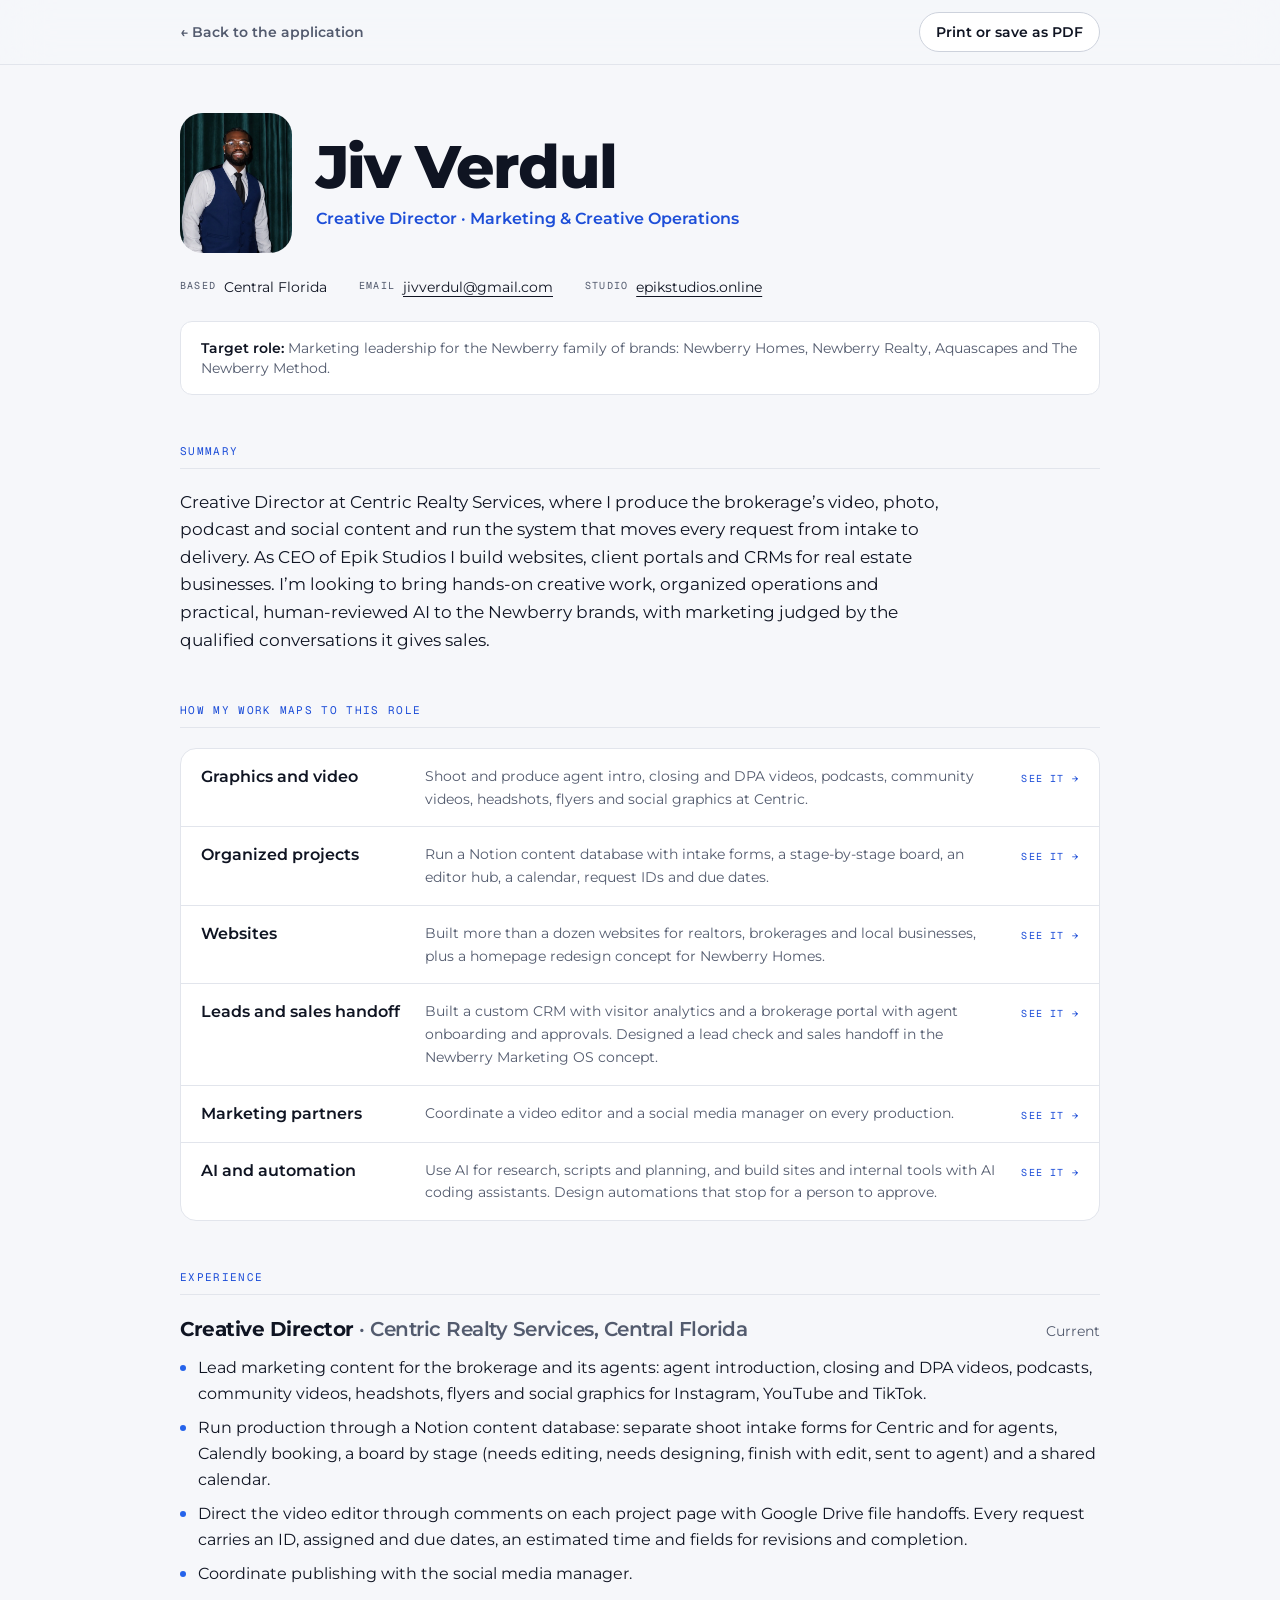
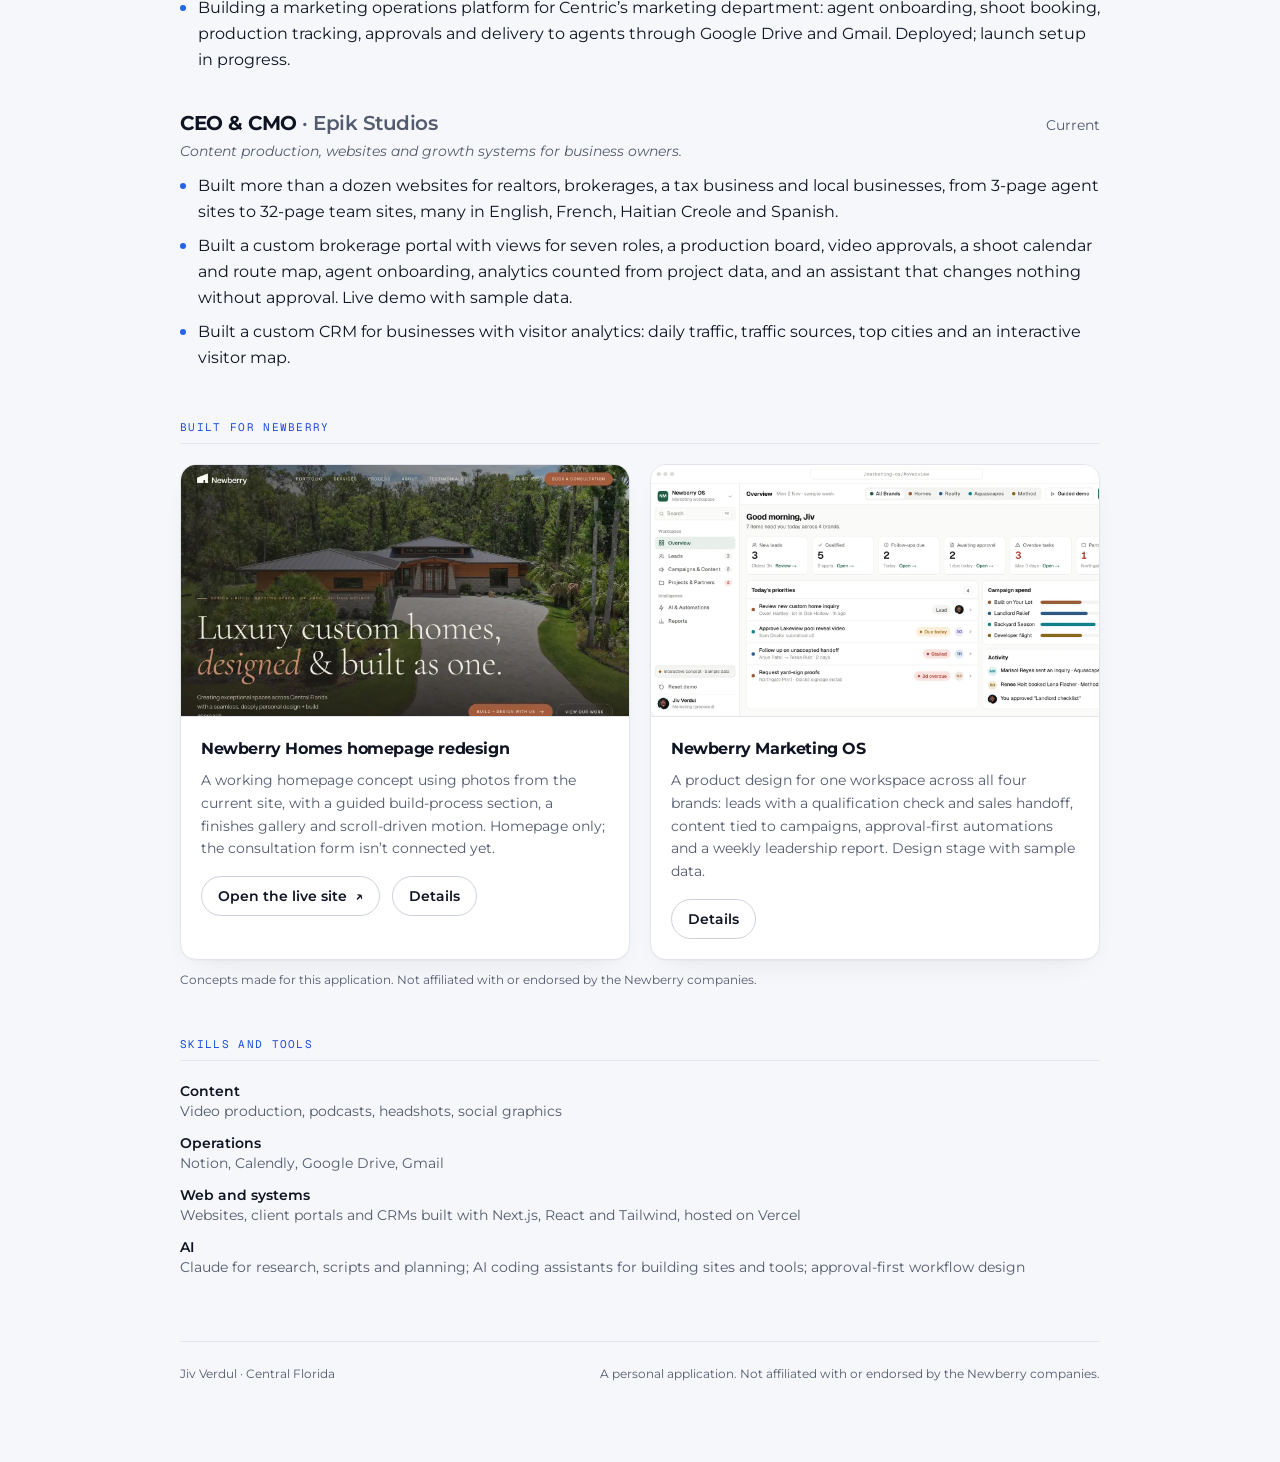
==== resume/index.html @ c86d3096 "Publish Jiv Verdul application site (public build v011) Built site only: trimmed public version with" ====
<!doctype html>
<html lang="en">
  <head>
    <meta charset="UTF-8" />
    <meta name="viewport" content="width=device-width, initial-scale=1.0" />
    <title>Jiv Verdul · Résumé</title>
    <meta name="description" content="Résumé of Jiv Verdul, Creative Director at Centric Realty Services and CEO of Epik Studios, tailored to the Newberry marketing leadership role." />
    <meta name="robots" content="noindex, nofollow" />
    <meta name="theme-color" content="#F6F7FA" />
    <link rel="icon" type="image/svg+xml" href="/favicon.svg" />
    <meta property="og:type" content="profile" />
    <meta property="og:title" content="Jiv Verdul · Résumé" />
    <meta property="og:description" content="Creative Director at Centric Realty Services and CEO of Epik Studios. Tailored to the Newberry marketing leadership role." />
    <meta property="og:image" content="/og.png" />
    <meta name="twitter:card" content="summary_large_image" />
    <link rel="preconnect" href="https://fonts.googleapis.com" />
    <link rel="preconnect" href="https://fonts.gstatic.com" crossorigin />
    <link rel="stylesheet" href="https://fonts.googleapis.com/css2?family=Montserrat:wght@400;500;600;700;800&family=Geist+Mono:wght@400;500&display=swap" />
    <script type="module" crossorigin src="/assets/resume-DYPvoxgG.js"></script>
    <link rel="modulepreload" crossorigin href="/assets/ui-DQwGPN_i.js">
    <link rel="stylesheet" crossorigin href="/assets/ui-D-eelD8Q.css">
  </head>
  <body>
    <div id="root"></div>
  </body>
</html>
---- assets/ui-D-eelD8Q.css ----
/*! tailwindcss v4.3.3 | MIT License | https://tailwindcss.com */@layer properties{@supports (((-webkit-hyphens:none)) and (not (margin-trim:inline))) or ((-moz-orient:inline) and (not (color:rgb(from red r g b)))){*,:before,:after,::backdrop{--tw-rotate-x:initial;--tw-rotate-y:initial;--tw-rotate-z:initial;--tw-skew-x:initial;--tw-skew-y:initial;--tw-space-y-reverse:0;--tw-border-style:solid;--tw-gradient-position:initial;--tw-gradient-from:#0000;--tw-gradient-via:#0000;--tw-gradient-to:#0000;--tw-gradient-stops:initial;--tw-gradient-via-stops:initial;--tw-gradient-from-position:0%;--tw-gradient-via-position:50%;--tw-gradient-to-position:100%;--tw-leading:initial;--tw-font-weight:initial;--tw-tracking:initial;--tw-shadow:0 0 #0000;--tw-shadow-color:initial;--tw-shadow-alpha:100%;--tw-inset-shadow:0 0 #0000;--tw-inset-shadow-color:initial;--tw-inset-shadow-alpha:100%;--tw-ring-color:initial;--tw-ring-shadow:0 0 #0000;--tw-inset-ring-color:initial;--tw-inset-ring-shadow:0 0 #0000;--tw-ring-inset:initial;--tw-ring-offset-width:0px;--tw-ring-offset-color:#fff;--tw-ring-offset-shadow:0 0 #0000;--tw-blur:initial;--tw-brightness:initial;--tw-contrast:initial;--tw-grayscale:initial;--tw-hue-rotate:initial;--tw-invert:initial;--tw-opacity:initial;--tw-saturate:initial;--tw-sepia:initial;--tw-drop-shadow:initial;--tw-drop-shadow-color:initial;--tw-drop-shadow-alpha:100%;--tw-drop-shadow-size:initial;--tw-backdrop-blur:initial;--tw-backdrop-brightness:initial;--tw-backdrop-contrast:initial;--tw-backdrop-grayscale:initial;--tw-backdrop-hue-rotate:initial;--tw-backdrop-invert:initial;--tw-backdrop-opacity:initial;--tw-backdrop-saturate:initial;--tw-backdrop-sepia:initial;--tw-duration:initial;--tw-scale-x:1;--tw-scale-y:1;--tw-scale-z:1;--tw-translate-x:0;--tw-translate-y:0;--tw-translate-z:0}}}@layer theme{:root,:host{--font-sans:"Montserrat", "Helvetica Neue", Arial, sans-serif;--font-mono:"Geist Mono", ui-monospace, Menlo, monospace;--color-black:#000;--color-white:#fff;--spacing:.25rem;--text-xs:.75rem;--text-xs--line-height:calc(1 / .75);--text-sm:.875rem;--text-sm--line-height:calc(1.25 / .875);--text-base:1rem;--text-base--line-height: 1.5 ;--text-lg:1.125rem;--text-lg--line-height:calc(1.75 / 1.125);--text-xl:1.25rem;--text-xl--line-height:calc(1.75 / 1.25);--text-2xl:1.5rem;--text-2xl--line-height:calc(2 / 1.5);--text-3xl:1.875rem;--text-3xl--line-height: 1.2 ;--text-4xl:2.25rem;--text-4xl--line-height:calc(2.5 / 2.25);--font-weight-normal:400;--font-weight-medium:500;--font-weight-semibold:600;--font-weight-bold:700;--font-weight-extrabold:800;--tracking-tight:-.025em;--tracking-normal:0em;--leading-snug:1.375;--leading-relaxed:1.625;--radius-md:.375rem;--radius-lg:.5rem;--radius-xl:.75rem;--radius-2xl:1rem;--blur-xl:24px;--aspect-video:16 / 9;--default-transition-duration:.15s;--default-transition-timing-function:cubic-bezier(.4, 0, .2, 1);--default-font-family:var(--font-sans);--default-mono-font-family:var(--font-mono);--color-paper:#f6f7fa;--color-panel:#fff;--color-panel-2:#eef1f6;--color-tint:#edf2f9;--color-ink:#0f1422;--color-mist:#535b6e;--color-line:#e2e5ec;--color-line-2:#cdd2dc;--color-blue:#2563eb;--color-sky:#1d4ed8;--color-signal:#08875d;--color-slate:#64748b;--color-amber:#8a5a00}}@layer base{*,:after,:before,::backdrop{box-sizing:border-box;border:0 solid;margin:0;padding:0}::file-selector-button{box-sizing:border-box;border:0 solid;margin:0;padding:0}html,:host{-webkit-text-size-adjust:100%;-moz-tab-size:4;tab-size:4;line-height:1.5;font-family:var(--default-font-family,-apple-system, BlinkMacSystemFont, "Segoe UI", Roboto, "Helvetica Neue", "Noto Sans", Arial, sans-serif, "Apple Color Emoji", "Segoe UI Emoji", "Segoe UI Symbol", "Noto Color Emoji");font-feature-settings:var(--default-font-feature-settings,normal);font-variation-settings:var(--default-font-variation-settings,normal);-webkit-tap-highlight-color:transparent}hr{height:0;color:inherit;border-top-width:1px}abbr:where([title]){-webkit-text-decoration:underline dotted;text-decoration:underline dotted}h1,h2,h3,h4,h5,h6{font-size:inherit;font-weight:inherit}a{color:inherit;-webkit-text-decoration:inherit;text-decoration:inherit}b,strong{font-weight:bolder}code,kbd,samp,pre{font-family:var(--default-mono-font-family,ui-monospace, SFMono-Regular, Menlo, Monaco, Consolas, "Liberation Mono", "Courier New", monospace);font-feature-settings:var(--default-mono-font-feature-settings,normal);font-variation-settings:var(--default-mono-font-variation-settings,normal);font-size:1em}small{font-size:80%}sub,sup{vertical-align:baseline;font-size:75%;line-height:0;position:relative}sub{bottom:-.25em}sup{top:-.5em}table{text-indent:0;border-color:inherit;border-collapse:collapse}:-moz-focusring:where(:not(iframe)){outline:auto}progress{vertical-align:baseline}summary{display:list-item}ol,ul,menu{list-style:none}img,svg,video,canvas,audio,iframe,embed,object{vertical-align:middle;display:block}img,video{max-width:100%;height:auto}button,input,select,optgroup,textarea{font:inherit;font-feature-settings:inherit;font-variation-settings:inherit;letter-spacing:inherit;color:inherit;opacity:1;background-color:#0000;border-radius:0}::file-selector-button{font:inherit;font-feature-settings:inherit;font-variation-settings:inherit;letter-spacing:inherit;color:inherit;opacity:1;background-color:#0000;border-radius:0}:where(select:is([multiple],[size])) optgroup{font-weight:bolder}:where(select:is([multiple],[size])) optgroup option{padding-inline-start:20px}::file-selector-button{margin-inline-end:4px}::placeholder{opacity:1}@supports (not ((-webkit-appearance:-apple-pay-button))) or (contain-intrinsic-size:1px){::placeholder{color:currentColor}@supports (color:color-mix(in lab,red,red)){::placeholder{color:color-mix(in oklab,currentcolor 50%,transparent)}}}textarea{resize:vertical}::-webkit-search-decoration{-webkit-appearance:none}::-webkit-date-and-time-value{min-height:1lh;text-align:inherit}::-webkit-datetime-edit{display:inline-flex}::-webkit-datetime-edit-fields-wrapper{padding:0}::-webkit-datetime-edit{padding-block:0}::-webkit-datetime-edit-year-field{padding-block:0}::-webkit-datetime-edit-month-field{padding-block:0}::-webkit-datetime-edit-day-field{padding-block:0}::-webkit-datetime-edit-hour-field{padding-block:0}::-webkit-datetime-edit-minute-field{padding-block:0}::-webkit-datetime-edit-second-field{padding-block:0}::-webkit-datetime-edit-millisecond-field{padding-block:0}::-webkit-datetime-edit-meridiem-field{padding-block:0}::-webkit-calendar-picker-indicator{line-height:1}:-moz-ui-invalid{box-shadow:none}button,input:where([type=button],[type=reset],[type=submit]){-webkit-appearance:button;-moz-appearance:button;appearance:button}::file-selector-button{-webkit-appearance:button;-moz-appearance:button;appearance:button}::-webkit-inner-spin-button{height:auto}::-webkit-outer-spin-button{height:auto}[hidden]:where(:not([hidden=until-found])){display:none!important}}@layer components{.wrap{max-width:1200px;padding-inline:max(20px,env(safe-area-inset-left,0px));margin-inline:auto}.label{font-family:var(--font-mono);letter-spacing:.12em;text-transform:uppercase;font-size:12px}.display{letter-spacing:-.03em;text-wrap:balance;font-weight:800;line-height:1.06}.lede{color:var(--color-mist);max-width:62ch;font-size:17px;line-height:1.65}.grad-text{background:var(--grad);color:#0000;background-size:220% 100%;-webkit-background-clip:text;background-clip:text;animation:5s ease-in-out infinite alternate gradShift}.btn{border:1px solid var(--color-line-2);min-height:48px;color:var(--color-ink);background-color:var(--color-panel);border-radius:999px;justify-content:center;align-items:center;gap:8px;padding:0 22px;font-size:15px;font-weight:600;transition:transform .2s,border-color .2s,background-color .2s;display:inline-flex}.btn:hover{border-color:var(--color-blue);transform:translateY(-2px)}.btn-primary{background:var(--grad);color:#fff;background-size:220% 100%;border-color:#0000;animation:5s ease-in-out infinite alternate gradShift,3.2s ease-in-out infinite btnGlow}.verify{color:var(--color-amber);background:#f5b42833;border-radius:3px;padding:0 .25em;box-shadow:inset 0 -1px #c88c0080}.chip{font-family:var(--font-mono);letter-spacing:.1em;text-transform:uppercase;white-space:nowrap;border:1px solid;border-radius:4px;align-items:center;gap:6px;padding:3px 9px;font-size:11px;display:inline-flex}.chip-live{color:var(--color-signal)}.chip-proposed{color:var(--color-sky);border-style:dashed}.chip-pending{color:var(--color-slate);border-style:dotted}.chip-dot{background:currentColor;border-radius:50%;width:6px;height:6px;animation:1.8s ease-in-out infinite pulseDot}.panel{background:var(--color-panel);border:1px solid var(--color-line);border-radius:16px;box-shadow:0 1px 2px #0f14220a,0 12px 32px -18px #0f14221f}.hatch{border:1px solid var(--color-line);background:repeating-linear-gradient(45deg,#2563eb12 0 1px,transparent 1px 9px),var(--color-panel-2);border-radius:14px;place-items:center;display:grid;position:relative;overflow:hidden}.hatch:after{content:"";pointer-events:none;background:linear-gradient(100deg,#0000 30%,#ffffffb3,#0000 70%);animation:3.6s ease-in-out infinite sweep;position:absolute;top:0;right:0;bottom:0;left:0}.stockish{border:1px solid var(--color-line);background:radial-gradient(60% 80% at 20% 30%,#2563eb47,#0000),radial-gradient(50% 70% at 80% 70%,#05966938,#0000),linear-gradient(160deg,#e4ecf8,#ddeff0);border-radius:14px;animation:16s ease-in-out infinite alternate kenburns;position:relative;overflow:hidden}.hero-grid{pointer-events:none;opacity:.9;background-image:linear-gradient(var(--color-line) 1px,transparent 1px),linear-gradient(90deg,var(--color-line) 1px,transparent 1px);background-size:72px 72px;animation:18s linear infinite gridPan;position:absolute;top:0;right:0;bottom:0;left:0;-webkit-mask-image:radial-gradient(70% 80% at 50% 0,#000,#0000);mask-image:radial-gradient(70% 80% at 50% 0,#000,#0000)}.hero-glow{pointer-events:none;background:radial-gradient(circle,#2563eb29,#0891b214 45%,#0000 70%);width:640px;height:640px;animation:14s ease-in-out infinite alternate drift;position:absolute;top:-260px;right:-120px}.rise{animation:.9s cubic-bezier(.2,.7,.2,1) both rise}.portrait-frame{border-radius:22px;animation:5s ease-in-out infinite glow}.tab-line{background:var(--grad)}.travel-dot{background:var(--color-signal);width:10px;height:10px;box-shadow:0 0 14px var(--color-signal);border-radius:50%;animation:4.5s ease-in-out infinite travel;position:absolute}.ring-live{animation:1.8s ease-out infinite ring}.ring-gate{animation:2s ease-out infinite ringGate}.blink{animation:2.4s ease-in-out infinite blink}.shimmer-flow{background:linear-gradient(90deg,#2563eb08,#0891b214,#2563eb08) 0 0/200% 100%;animation:6s linear infinite flow}.sweep-on{position:relative;overflow:hidden}.sweep-on:after{content:"";pointer-events:none;background:linear-gradient(100deg,#0000 30%,#ffffff38,#0000 70%);animation:2.8s ease-in-out infinite sweep;position:absolute;top:0;right:0;bottom:0;left:0}.cascade>*{animation:.5s cubic-bezier(.2,.7,.2,1) both fadeUp}.cascade>:nth-child(2){animation-delay:70ms}.cascade>:nth-child(3){animation-delay:.14s}.cascade>:nth-child(4){animation-delay:.21s}.cascade>:nth-child(5){animation-delay:.28s}.scan:before{content:"";pointer-events:none;z-index:1;background:linear-gradient(#0000,#2563eb1f,#0000);height:14%;animation:4s linear infinite scan;position:absolute;left:0;right:0}.card-lift{transition:transform .3s cubic-bezier(.2,.7,.2,1)}.card-lift:hover,.card-lift:focus-visible{transform:translateY(-6px)}.card-lift .media{transition:box-shadow .3s}.card-lift:hover .media,.card-lift:focus-visible .media{box-shadow:0 0 0 1px #2563eb,0 18px 44px -16px #2563eb59}dialog.sheet{color:inherit;background:0 0;border:0;width:100%;max-width:min(1040px,100vw - 32px);max-height:calc(100dvh - 32px);margin:auto;padding:0}dialog.sheet::backdrop{-webkit-backdrop-filter:blur(6px);backdrop-filter:blur(6px);background:#0f142273}dialog.sheet[open]{animation:.35s cubic-bezier(.2,.7,.2,1) both fadeUp}dialog.menu{background:var(--color-paper);color:inherit;border:0;width:100%;max-width:none;height:100dvh;max-height:none;margin:0;padding:0}dialog.menu::backdrop{background:#0f142273}}@layer utilities{.pointer-events-none{pointer-events:none}.visible{visibility:visible}.sr-only{clip-path:inset(50%);white-space:nowrap;border-width:0;width:1px;height:1px;margin:-1px;padding:0;position:absolute;overflow:hidden}.absolute{position:absolute}.fixed{position:fixed}.relative{position:relative}.sticky{position:sticky}.inset-0{top:0;right:0;bottom:0;left:0}.inset-x-0{inset-inline:0}.-top-6{top:calc(var(--spacing) * -6)}.-top-\[4\.5px\]{top:-4.5px}.top-0{top:0}.top-4{top:calc(var(--spacing) * 4)}.top-5{top:calc(var(--spacing) * 5)}.right-4{right:calc(var(--spacing) * 4)}.right-\[7\%\]{right:7%}.-bottom-0\.5{bottom:calc(var(--spacing) * -.5)}.bottom-0{bottom:0}.bottom-3{bottom:calc(var(--spacing) * 3)}.left-3{left:calc(var(--spacing) * 3)}.left-\[7\%\]{left:7%}.z-40{z-index:40}.z-\[1\]{z-index:1}.-mx-1{margin-inline:calc(var(--spacing) * -1)}.mx-auto{margin-inline:auto}.mt-1{margin-top:var(--spacing)}.mt-2{margin-top:calc(var(--spacing) * 2)}.mt-2\.5{margin-top:calc(var(--spacing) * 2.5)}.mt-3{margin-top:calc(var(--spacing) * 3)}.mt-4{margin-top:calc(var(--spacing) * 4)}.mt-5{margin-top:calc(var(--spacing) * 5)}.mt-6{margin-top:calc(var(--spacing) * 6)}.mt-7{margin-top:calc(var(--spacing) * 7)}.mt-8{margin-top:calc(var(--spacing) * 8)}.mt-10{margin-top:calc(var(--spacing) * 10)}.mt-12{margin-top:calc(var(--spacing) * 12)}.mt-14{margin-top:calc(var(--spacing) * 14)}.mt-16{margin-top:calc(var(--spacing) * 16)}.mr-auto{margin-right:auto}.mb-5{margin-bottom:calc(var(--spacing) * 5)}.ml-1{margin-left:var(--spacing)}.block{display:block}.contents{display:contents}.flex{display:flex}.grid{display:grid}.hidden{display:none}.inline{display:inline}.inline-block{display:inline-block}.aspect-\[4\/3\]{aspect-ratio:4/3}.aspect-\[4\/5\]{aspect-ratio:4/5}.aspect-\[9\/16\]{aspect-ratio:9/16}.aspect-\[16\/9\]{aspect-ratio:16/9}.aspect-\[16\/10\]{aspect-ratio:16/10}.aspect-\[21\/9\]{aspect-ratio:21/9}.aspect-video{aspect-ratio:var(--aspect-video)}.size-1\.5{width:calc(var(--spacing) * 1.5);height:calc(var(--spacing) * 1.5)}.size-10{width:calc(var(--spacing) * 10);height:calc(var(--spacing) * 10)}.size-16{width:calc(var(--spacing) * 16);height:calc(var(--spacing) * 16)}.h-0\.5{height:calc(var(--spacing) * .5)}.h-16{height:calc(var(--spacing) * 16)}.h-full{height:100%}.h-px{height:1px}.max-h-\[calc\(100dvh-32px\)\]{max-height:calc(100dvh - 32px)}.min-h-10{min-height:calc(var(--spacing) * 10)}.w-3{width:calc(var(--spacing) * 3)}.w-24{width:calc(var(--spacing) * 24)}.w-full{width:100%}.max-w-\[70ch\]{max-width:70ch}.max-w-\[340px\]{max-width:340px}.max-w-\[420px\]{max-width:420px}.max-w-\[960px\]{max-width:960px}.min-w-0{min-width:0}.shrink-0{flex-shrink:0}.transform{transform:var(--tw-rotate-x,) var(--tw-rotate-y,) var(--tw-rotate-z,) var(--tw-skew-x,) var(--tw-skew-y,)}.cursor-pointer{cursor:pointer}.resize{resize:both}.scroll-mt-20{scroll-margin-top:calc(var(--spacing) * 20)}.grid-cols-2{grid-template-columns:repeat(2,minmax(0,1fr))}.grid-cols-3{grid-template-columns:repeat(3,minmax(0,1fr))}.grid-cols-9{grid-template-columns:repeat(9,minmax(0,1fr))}.grid-cols-\[100px_1fr\]{grid-template-columns:100px 1fr}.flex-col{flex-direction:column}.flex-wrap{flex-wrap:wrap}.place-items-center{place-items:center}.content-start{align-content:flex-start}.items-baseline{align-items:baseline}.items-center{align-items:center}.items-end{align-items:flex-end}.items-start{align-items:flex-start}.justify-between{justify-content:space-between}.justify-end{justify-content:flex-end}.justify-items-center{justify-items:center}.gap-1{gap:var(--spacing)}.gap-1\.5{gap:calc(var(--spacing) * 1.5)}.gap-2{gap:calc(var(--spacing) * 2)}.gap-3{gap:calc(var(--spacing) * 3)}.gap-4{gap:calc(var(--spacing) * 4)}.gap-5{gap:calc(var(--spacing) * 5)}.gap-6{gap:calc(var(--spacing) * 6)}.gap-7{gap:calc(var(--spacing) * 7)}.gap-8{gap:calc(var(--spacing) * 8)}.gap-9{gap:calc(var(--spacing) * 9)}.gap-10{gap:calc(var(--spacing) * 10)}.gap-12{gap:calc(var(--spacing) * 12)}.gap-20{gap:calc(var(--spacing) * 20)}:where(.space-y-3>:not(:last-child)){--tw-space-y-reverse:0;margin-block-start:calc(calc(var(--spacing) * 3) * var(--tw-space-y-reverse));margin-block-end:calc(calc(var(--spacing) * 3) * calc(1 - var(--tw-space-y-reverse)))}.gap-x-3{column-gap:calc(var(--spacing) * 3)}.gap-x-5{column-gap:calc(var(--spacing) * 5)}.gap-x-6{column-gap:calc(var(--spacing) * 6)}.gap-x-8{column-gap:calc(var(--spacing) * 8)}.gap-x-12{column-gap:calc(var(--spacing) * 12)}.gap-y-1{row-gap:var(--spacing)}.gap-y-2{row-gap:calc(var(--spacing) * 2)}.gap-y-5{row-gap:calc(var(--spacing) * 5)}.self-start{align-self:flex-start}.overflow-hidden{overflow:hidden}.overflow-x-auto{overflow-x:auto}.overflow-y-auto{overflow-y:auto}.rounded{border-radius:.25rem}.rounded-2xl{border-radius:var(--radius-2xl)}.rounded-full{border-radius:3.40282e38px}.rounded-lg{border-radius:var(--radius-lg)}.rounded-md{border-radius:var(--radius-md)}.rounded-xl{border-radius:var(--radius-xl)}.border{border-style:var(--tw-border-style);border-width:1px}.border-2{border-style:var(--tw-border-style);border-width:2px}.border-y{border-block-style:var(--tw-border-style);border-block-width:1px}.border-t{border-top-style:var(--tw-border-style);border-top-width:1px}.border-b{border-bottom-style:var(--tw-border-style);border-bottom-width:1px}.border-l{border-left-style:var(--tw-border-style);border-left-width:1px}.border-dashed{--tw-border-style:dashed;border-style:dashed}.border-amber\/30{border-color:#8a5a004d}@supports (color:color-mix(in lab,red,red)){.border-amber\/30{border-color:color-mix(in oklab,var(--color-amber) 30%,transparent)}}.border-blue{border-color:var(--color-blue)}.border-blue\/60{border-color:#2563eb99}@supports (color:color-mix(in lab,red,red)){.border-blue\/60{border-color:color-mix(in oklab,var(--color-blue) 60%,transparent)}}.border-blue\/70{border-color:#2563ebb3}@supports (color:color-mix(in lab,red,red)){.border-blue\/70{border-color:color-mix(in oklab,var(--color-blue) 70%,transparent)}}.border-ink\/60{border-color:#0f142299}@supports (color:color-mix(in lab,red,red)){.border-ink\/60{border-color:color-mix(in oklab,var(--color-ink) 60%,transparent)}}.border-line{border-color:var(--color-line)}.border-line-2{border-color:var(--color-line-2)}.border-sky\/60{border-color:#1d4ed899}@supports (color:color-mix(in lab,red,red)){.border-sky\/60{border-color:color-mix(in oklab,var(--color-sky) 60%,transparent)}}.border-sky\/70{border-color:#1d4ed8b3}@supports (color:color-mix(in lab,red,red)){.border-sky\/70{border-color:color-mix(in oklab,var(--color-sky) 70%,transparent)}}.border-transparent{border-color:#0000}.bg-amber\/10{background-color:#8a5a001a}@supports (color:color-mix(in lab,red,red)){.bg-amber\/10{background-color:color-mix(in oklab,var(--color-amber) 10%,transparent)}}.bg-black{background-color:var(--color-black)}.bg-blue{background-color:var(--color-blue)}.bg-blue\/10{background-color:#2563eb1a}@supports (color:color-mix(in lab,red,red)){.bg-blue\/10{background-color:color-mix(in oklab,var(--color-blue) 10%,transparent)}}.bg-ink{background-color:var(--color-ink)}.bg-panel{background-color:var(--color-panel)}.bg-panel-2{background-color:var(--color-panel-2)}.bg-panel\/60{background-color:#fff9}@supports (color:color-mix(in lab,red,red)){.bg-panel\/60{background-color:color-mix(in oklab,var(--color-panel) 60%,transparent)}}.bg-paper{background-color:var(--color-paper)}.bg-paper\/75{background-color:#f6f7fabf}@supports (color:color-mix(in lab,red,red)){.bg-paper\/75{background-color:color-mix(in oklab,var(--color-paper) 75%,transparent)}}.bg-paper\/80{background-color:#f6f7facc}@supports (color:color-mix(in lab,red,red)){.bg-paper\/80{background-color:color-mix(in oklab,var(--color-paper) 80%,transparent)}}.bg-paper\/90{background-color:#f6f7fae6}@supports (color:color-mix(in lab,red,red)){.bg-paper\/90{background-color:color-mix(in oklab,var(--color-paper) 90%,transparent)}}.bg-signal{background-color:var(--color-signal)}.bg-sky{background-color:var(--color-sky)}.bg-tint{background-color:var(--color-tint)}.bg-tint\/70{background-color:#edf2f9b3}@supports (color:color-mix(in lab,red,red)){.bg-tint\/70{background-color:color-mix(in oklab,var(--color-tint) 70%,transparent)}}.bg-gradient-to-t{--tw-gradient-position:to top in oklab;background-image:linear-gradient(var(--tw-gradient-stops))}.from-black\/70{--tw-gradient-from:#000000b3}@supports (color:color-mix(in lab,red,red)){.from-black\/70{--tw-gradient-from:color-mix(in oklab, var(--color-black) 70%, transparent)}}.from-black\/70{--tw-gradient-stops:var(--tw-gradient-via-stops,var(--tw-gradient-position), var(--tw-gradient-from) var(--tw-gradient-from-position), var(--tw-gradient-to) var(--tw-gradient-to-position))}.to-transparent{--tw-gradient-to:transparent;--tw-gradient-stops:var(--tw-gradient-via-stops,var(--tw-gradient-position), var(--tw-gradient-from) var(--tw-gradient-from-position), var(--tw-gradient-to) var(--tw-gradient-to-position))}.object-contain{object-fit:contain}.object-cover{object-fit:cover}.object-left-top{object-position:left top}.object-top{object-position:top}.p-3{padding:calc(var(--spacing) * 3)}.p-4{padding:calc(var(--spacing) * 4)}.p-5{padding:calc(var(--spacing) * 5)}.p-6{padding:calc(var(--spacing) * 6)}.px-1{padding-inline:var(--spacing)}.px-2{padding-inline:calc(var(--spacing) * 2)}.px-3{padding-inline:calc(var(--spacing) * 3)}.px-4{padding-inline:calc(var(--spacing) * 4)}.px-5{padding-inline:calc(var(--spacing) * 5)}.px-6{padding-inline:calc(var(--spacing) * 6)}.py-1{padding-block:var(--spacing)}.py-1\.5{padding-block:calc(var(--spacing) * 1.5)}.py-2{padding-block:calc(var(--spacing) * 2)}.py-3{padding-block:calc(var(--spacing) * 3)}.py-4{padding-block:calc(var(--spacing) * 4)}.py-8{padding-block:calc(var(--spacing) * 8)}.py-20{padding-block:calc(var(--spacing) * 20)}.pt-0\.5{padding-top:calc(var(--spacing) * .5)}.pt-1{padding-top:var(--spacing)}.pt-3{padding-top:calc(var(--spacing) * 3)}.pt-5{padding-top:calc(var(--spacing) * 5)}.pt-6{padding-top:calc(var(--spacing) * 6)}.pt-12{padding-top:calc(var(--spacing) * 12)}.pt-14{padding-top:calc(var(--spacing) * 14)}.pr-4{padding-right:calc(var(--spacing) * 4)}.pr-24{padding-right:calc(var(--spacing) * 24)}.pb-1\.5{padding-bottom:calc(var(--spacing) * 1.5)}.pb-2{padding-bottom:calc(var(--spacing) * 2)}.pb-14{padding-bottom:calc(var(--spacing) * 14)}.pb-20{padding-bottom:calc(var(--spacing) * 20)}.pl-1\.5{padding-left:calc(var(--spacing) * 1.5)}.text-center{text-align:center}.text-left{text-align:left}.font-mono{font-family:var(--font-mono)}.text-2xl{font-size:var(--text-2xl);line-height:var(--tw-leading,var(--text-2xl--line-height))}.text-3xl{font-size:var(--text-3xl);line-height:var(--tw-leading,var(--text-3xl--line-height))}.text-base{font-size:var(--text-base);line-height:var(--tw-leading,var(--text-base--line-height))}.text-lg{font-size:var(--text-lg);line-height:var(--tw-leading,var(--text-lg--line-height))}.text-sm{font-size:var(--text-sm);line-height:var(--tw-leading,var(--text-sm--line-height))}.text-xl{font-size:var(--text-xl);line-height:var(--tw-leading,var(--text-xl--line-height))}.text-xs{font-size:var(--text-xs);line-height:var(--tw-leading,var(--text-xs--line-height))}.text-\[10px\]{font-size:10px}.text-\[11px\]{font-size:11px}.text-\[17px\]{font-size:17px}.text-\[clamp\(26px\,3vw\,36px\)\]{font-size:clamp(26px,3vw,36px)}.text-\[clamp\(30px\,4vw\,46px\)\]{font-size:clamp(30px,4vw,46px)}.text-\[clamp\(38px\,6vw\,60px\)\]{font-size:clamp(38px,6vw,60px)}.text-\[clamp\(40px\,5\.2vw\,70px\)\]{font-size:clamp(40px,5.2vw,70px)}.leading-relaxed{--tw-leading:var(--leading-relaxed);line-height:var(--leading-relaxed)}.leading-snug{--tw-leading:var(--leading-snug);line-height:var(--leading-snug)}.font-bold{--tw-font-weight:var(--font-weight-bold);font-weight:var(--font-weight-bold)}.font-extrabold{--tw-font-weight:var(--font-weight-extrabold);font-weight:var(--font-weight-extrabold)}.font-medium{--tw-font-weight:var(--font-weight-medium);font-weight:var(--font-weight-medium)}.font-normal{--tw-font-weight:var(--font-weight-normal);font-weight:var(--font-weight-normal)}.font-semibold{--tw-font-weight:var(--font-weight-semibold);font-weight:var(--font-weight-semibold)}.tracking-normal{--tw-tracking:var(--tracking-normal);letter-spacing:var(--tracking-normal)}.tracking-tight{--tw-tracking:var(--tracking-tight);letter-spacing:var(--tracking-tight)}.whitespace-normal{white-space:normal}.whitespace-nowrap{white-space:nowrap}.text-amber{color:var(--color-amber)}.text-ink{color:var(--color-ink)}.text-ink\/90{color:#0f1422e6}@supports (color:color-mix(in lab,red,red)){.text-ink\/90{color:color-mix(in oklab,var(--color-ink) 90%,transparent)}}.text-mist{color:var(--color-mist)}.text-paper{color:var(--color-paper)}.text-signal{color:var(--color-signal)}.text-sky{color:var(--color-sky)}.text-slate{color:var(--color-slate)}.text-white{color:var(--color-white)}.text-white\/80{color:#fffc}@supports (color:color-mix(in lab,red,red)){.text-white\/80{color:color-mix(in oklab,var(--color-white) 80%,transparent)}}.normal-case{text-transform:none}.italic{font-style:italic}.underline{text-decoration-line:underline}.underline-offset-4{text-underline-offset:4px}.opacity-0{opacity:0}.opacity-60{opacity:.6}.opacity-100{opacity:1}.shadow-lg{--tw-shadow:0 10px 15px -3px var(--tw-shadow-color,#0000001a), 0 4px 6px -4px var(--tw-shadow-color,#0000001a);box-shadow:var(--tw-inset-shadow),var(--tw-inset-ring-shadow),var(--tw-ring-offset-shadow),var(--tw-ring-shadow),var(--tw-shadow)}.ring-2{--tw-ring-shadow:var(--tw-ring-inset,) 0 0 0 calc(2px + var(--tw-ring-offset-width)) var(--tw-ring-color,currentcolor);box-shadow:var(--tw-inset-shadow),var(--tw-inset-ring-shadow),var(--tw-ring-offset-shadow),var(--tw-ring-shadow),var(--tw-shadow)}.ring-blue\/25{--tw-ring-color:#2563eb40}@supports (color:color-mix(in lab,red,red)){.ring-blue\/25{--tw-ring-color:color-mix(in oklab, var(--color-blue) 25%, transparent)}}.ring-blue\/30{--tw-ring-color:#2563eb4d}@supports (color:color-mix(in lab,red,red)){.ring-blue\/30{--tw-ring-color:color-mix(in oklab, var(--color-blue) 30%, transparent)}}.blur{--tw-blur:blur(8px);filter:var(--tw-blur,) var(--tw-brightness,) var(--tw-contrast,) var(--tw-grayscale,) var(--tw-hue-rotate,) var(--tw-invert,) var(--tw-saturate,) var(--tw-sepia,) var(--tw-drop-shadow,)}.filter{filter:var(--tw-blur,) var(--tw-brightness,) var(--tw-contrast,) var(--tw-grayscale,) var(--tw-hue-rotate,) var(--tw-invert,) var(--tw-saturate,) var(--tw-sepia,) var(--tw-drop-shadow,)}.filter\!{filter:var(--tw-blur,) var(--tw-brightness,) var(--tw-contrast,) var(--tw-grayscale,) var(--tw-hue-rotate,) var(--tw-invert,) var(--tw-saturate,) var(--tw-sepia,) var(--tw-drop-shadow,)!important}.backdrop-blur-xl{--tw-backdrop-blur:blur(var(--blur-xl));-webkit-backdrop-filter:var(--tw-backdrop-blur,) var(--tw-backdrop-brightness,) var(--tw-backdrop-contrast,) var(--tw-backdrop-grayscale,) var(--tw-backdrop-hue-rotate,) var(--tw-backdrop-invert,) var(--tw-backdrop-opacity,) var(--tw-backdrop-saturate,) var(--tw-backdrop-sepia,);backdrop-filter:var(--tw-backdrop-blur,) var(--tw-backdrop-brightness,) var(--tw-backdrop-contrast,) var(--tw-backdrop-grayscale,) var(--tw-backdrop-hue-rotate,) var(--tw-backdrop-invert,) var(--tw-backdrop-opacity,) var(--tw-backdrop-saturate,) var(--tw-backdrop-sepia,)}.transition{transition-property:color,background-color,border-color,outline-color,text-decoration-color,fill,stroke,--tw-gradient-from,--tw-gradient-via,--tw-gradient-to,opacity,box-shadow,transform,translate,scale,rotate,filter,-webkit-backdrop-filter,backdrop-filter,display,content-visibility,overlay,pointer-events;transition-timing-function:var(--tw-ease,var(--default-transition-timing-function));transition-duration:var(--tw-duration,var(--default-transition-duration))}.transition-all{transition-property:all;transition-timing-function:var(--tw-ease,var(--default-transition-timing-function));transition-duration:var(--tw-duration,var(--default-transition-duration))}.transition-colors{transition-property:color,background-color,border-color,outline-color,text-decoration-color,fill,stroke,--tw-gradient-from,--tw-gradient-via,--tw-gradient-to;transition-timing-function:var(--tw-ease,var(--default-transition-timing-function));transition-duration:var(--tw-duration,var(--default-transition-duration))}.transition-opacity{transition-property:opacity;transition-timing-function:var(--tw-ease,var(--default-transition-timing-function));transition-duration:var(--tw-duration,var(--default-transition-duration))}.transition-transform{transition-property:transform,translate,scale,rotate;transition-timing-function:var(--tw-ease,var(--default-transition-timing-function));transition-duration:var(--tw-duration,var(--default-transition-duration))}.duration-500{--tw-duration:.5s;transition-duration:.5s}.outline-none{--tw-outline-style:none;outline-style:none}@media(hover:hover){.group-hover\:scale-110:is(:where(.group):hover *){--tw-scale-x:110%;--tw-scale-y:110%;--tw-scale-z:110%;scale:var(--tw-scale-x) var(--tw-scale-y)}.group-hover\:scale-\[1\.03\]:is(:where(.group):hover *){scale:1.03}}.last\:border-b-0:last-child{border-bottom-style:var(--tw-border-style);border-bottom-width:0}@media(hover:hover){.hover\:-translate-y-0\.5:hover{--tw-translate-y:calc(var(--spacing) * -.5);translate:var(--tw-translate-x) var(--tw-translate-y)}.hover\:border-line-2:hover{border-color:var(--color-line-2)}.hover\:border-sky:hover{border-color:var(--color-sky)}.hover\:bg-panel-2:hover{background-color:var(--color-panel-2)}.hover\:text-ink:hover{color:var(--color-ink)}.hover\:text-sky:hover{color:var(--color-sky)}.hover\:underline:hover{text-decoration-line:underline}}.focus\:not-sr-only:focus{clip-path:none;white-space:normal;width:auto;height:auto;margin:0;padding:0;position:static;overflow:visible}.focus\:fixed:focus{position:fixed}.focus\:top-3:focus{top:calc(var(--spacing) * 3)}.focus\:left-3:focus{left:calc(var(--spacing) * 3)}.focus\:z-50:focus{z-index:50}.focus\:rounded:focus{border-radius:.25rem}.focus\:bg-ink:focus{background-color:var(--color-ink)}.focus\:px-4:focus{padding-inline:calc(var(--spacing) * 4)}.focus\:py-2:focus{padding-block:calc(var(--spacing) * 2)}.focus\:text-paper:focus{color:var(--color-paper)}@media(min-width:40rem){.sm\:col-span-2{grid-column:span 2/span 2}.sm\:w-28{width:calc(var(--spacing) * 28)}.sm\:grid-cols-2{grid-template-columns:repeat(2,minmax(0,1fr))}.sm\:grid-cols-4{grid-template-columns:repeat(4,minmax(0,1fr))}.sm\:grid-cols-\[110px_1fr\]{grid-template-columns:110px 1fr}.sm\:grid-cols-\[120px_1fr\]{grid-template-columns:120px 1fr}.sm\:grid-cols-\[200px_1fr_auto\]{grid-template-columns:200px 1fr auto}.sm\:grid-cols-\[auto_1fr\]{grid-template-columns:auto 1fr}.sm\:gap-3{gap:calc(var(--spacing) * 3)}.sm\:gap-6{gap:calc(var(--spacing) * 6)}}@media(min-width:48rem){.md\:mx-0{margin-inline:0}.md\:mt-14{margin-top:calc(var(--spacing) * 14)}.md\:mr-0{margin-right:0}.md\:block{display:block}.md\:flex{display:flex}.md\:grid{display:grid}.md\:hidden{display:none}.md\:inline{display:inline}.md\:inline-flex{display:inline-flex}.md\:grid-cols-3{grid-template-columns:repeat(3,minmax(0,1fr))}.md\:grid-cols-4{grid-template-columns:repeat(4,minmax(0,1fr))}.md\:grid-cols-7{grid-template-columns:repeat(7,minmax(0,1fr))}.md\:grid-cols-\[1\.1fr_1fr\]{grid-template-columns:1.1fr 1fr}.md\:grid-cols-\[1\.2fr_1fr\]{grid-template-columns:1.2fr 1fr}.md\:grid-cols-\[1\.45fr_1fr\]{grid-template-columns:1.45fr 1fr}.md\:grid-cols-\[1fr_1\.7fr\]{grid-template-columns:1fr 1.7fr}.md\:grid-cols-\[1fr_1fr_1fr_1\.3fr\]{grid-template-columns:1fr 1fr 1fr 1.3fr}.md\:grid-cols-\[1fr_2fr\]{grid-template-columns:1fr 2fr}.md\:flex-col{flex-direction:column}.md\:items-stretch{align-items:stretch}.md\:gap-0{gap:0}.md\:gap-0\.5{gap:calc(var(--spacing) * .5)}.md\:gap-3{gap:calc(var(--spacing) * 3)}.md\:gap-12{gap:calc(var(--spacing) * 12)}.md\:gap-14{gap:calc(var(--spacing) * 14)}.md\:overflow-visible{overflow:visible}.md\:rounded-none{border-radius:0}.md\:border-0{border-style:var(--tw-border-style);border-width:0}.md\:border-t{border-top-style:var(--tw-border-style);border-top-width:1px}.md\:border-r{border-right-style:var(--tw-border-style);border-right-width:1px}.md\:border-b{border-bottom-style:var(--tw-border-style);border-bottom-width:1px}.md\:border-line{border-color:var(--color-line)}.md\:bg-transparent{background-color:#0000}.md\:p-8{padding:calc(var(--spacing) * 8)}.md\:p-10{padding:calc(var(--spacing) * 10)}.md\:px-0{padding-inline:0}.md\:py-5{padding-block:calc(var(--spacing) * 5)}.md\:py-28{padding-block:calc(var(--spacing) * 28)}.md\:pt-24{padding-top:calc(var(--spacing) * 24)}.md\:pb-0{padding-bottom:0}.md\:pb-20{padding-bottom:calc(var(--spacing) * 20)}.md\:pl-3{padding-left:calc(var(--spacing) * 3)}.md\:pl-5{padding-left:calc(var(--spacing) * 5)}.md\:text-center{text-align:center}.md\:text-2xl{font-size:var(--text-2xl);line-height:var(--tw-leading,var(--text-2xl--line-height))}.md\:text-4xl{font-size:var(--text-4xl);line-height:var(--tw-leading,var(--text-4xl--line-height))}.md\:font-extrabold{--tw-font-weight:var(--font-weight-extrabold);font-weight:var(--font-weight-extrabold)}.md\:tracking-tight{--tw-tracking:var(--tracking-tight);letter-spacing:var(--tracking-tight)}.md\:text-ink{color:var(--color-ink)}.md\:first\:pl-0:first-child{padding-left:0}}@media(min-width:64rem){.lg\:sticky{position:sticky}.lg\:top-24{top:calc(var(--spacing) * 24)}.lg\:order-1{order:1}.lg\:order-2{order:2}.lg\:col-span-3{grid-column:span 3/span 3}.lg\:grid{display:grid}.lg\:hidden{display:none}.lg\:inline{display:inline}.lg\:grid-cols-3{grid-template-columns:repeat(3,minmax(0,1fr))}.lg\:grid-cols-4{grid-template-columns:repeat(4,minmax(0,1fr))}.lg\:grid-cols-5{grid-template-columns:repeat(5,minmax(0,1fr))}.lg\:grid-cols-\[1\.7fr_1fr\]{grid-template-columns:1.7fr 1fr}.lg\:grid-cols-\[1\.45fr_1fr\]{grid-template-columns:1.45fr 1fr}.lg\:grid-cols-\[340px_1fr\]{grid-template-columns:340px 1fr}.lg\:grid-cols-\[repeat\(5\,minmax\(0\,1fr\)_auto\)_minmax\(0\,1fr\)\]{grid-template-columns:repeat(5,minmax(0,1fr) auto) minmax(0,1fr)}.lg\:items-center{align-items:center}.lg\:gap-10{gap:calc(var(--spacing) * 10)}.lg\:gap-12{gap:calc(var(--spacing) * 12)}}@media(min-width:80rem){.xl\:grid-cols-5{grid-template-columns:repeat(5,minmax(0,1fr))}}@media print{.print\:mt-1{margin-top:var(--spacing)}.print\:mt-2{margin-top:calc(var(--spacing) * 2)}.print\:mt-3{margin-top:calc(var(--spacing) * 3)}.print\:mt-5{margin-top:calc(var(--spacing) * 5)}.print\:mt-6{margin-top:calc(var(--spacing) * 6)}.print\:hidden{display:none}.print\:w-16{width:calc(var(--spacing) * 16)}.print\:max-w-none{max-width:none}.print\:break-inside-auto{break-inside:auto}.print\:grid-cols-2{grid-template-columns:repeat(2,minmax(0,1fr))}.print\:grid-cols-\[150px_1fr\]{grid-template-columns:150px 1fr}.print\:grid-cols-\[auto_1fr\]{grid-template-columns:auto 1fr}.print\:gap-0\.5{gap:calc(var(--spacing) * .5)}.print\:gap-1{gap:var(--spacing)}.print\:gap-3{gap:calc(var(--spacing) * 3)}.print\:gap-4{gap:calc(var(--spacing) * 4)}.print\:rounded-none{border-radius:0}.print\:border-x-0{border-inline-style:var(--tw-border-style);border-inline-width:0}.print\:p-0{padding:0}.print\:p-2{padding:calc(var(--spacing) * 2)}.print\:px-0{padding-inline:0}.print\:px-2{padding-inline:calc(var(--spacing) * 2)}.print\:py-1\.5{padding-block:calc(var(--spacing) * 1.5)}.print\:py-2{padding-block:calc(var(--spacing) * 2)}.print\:pt-2{padding-top:calc(var(--spacing) * 2)}.print\:text-\[9\.5pt\]{font-size:9.5pt}.print\:text-\[9pt\]{font-size:9pt}.print\:text-\[10pt\]{font-size:10pt}.print\:text-\[11pt\]{font-size:11pt}.print\:text-\[30px\]{font-size:30px}.print\:shadow-none{--tw-shadow:0 0 #0000;box-shadow:var(--tw-inset-shadow),var(--tw-inset-ring-shadow),var(--tw-ring-offset-shadow),var(--tw-ring-shadow),var(--tw-shadow)}}}:root{color-scheme:light;--grad:linear-gradient(100deg, #2563eb 0%, #0891b2 50%, #059669 100%)}html{scroll-behavior:smooth;background:var(--color-paper)}html:has(dialog[open]){overflow:hidden}body{background:var(--color-paper);color:var(--color-ink);font-family:var(--font-sans);-webkit-font-smoothing:antialiased}section[id]{scroll-margin-top:84px}:focus-visible{outline:2px solid var(--color-sky);outline-offset:3px;border-radius:4px}::selection{background:#2563eb2e}@supports (animation-timeline:view()){.reveal{animation:linear both reveal;animation-timeline:view();animation-range:entry entry 55%}}@keyframes gradShift{0%{background-position:0%}to{background-position:100%}}@keyframes btnGlow{0%,to{box-shadow:0 6px 16px -6px #2563eb73}50%{box-shadow:0 10px 28px -6px #0891b280}}@keyframes drift{0%{transform:translate(0)scale(1)}50%{transform:translate(-90px,60px)scale(1.15)}to{transform:translate(40px,110px)scale(.95)}}@keyframes gridPan{to{background-position:72px 72px,72px 72px}}@keyframes rise{0%{opacity:.15;filter:blur(4px);transform:translateY(.5em)}to{opacity:1;filter:none;transform:none}}@keyframes glow{0%,to{box-shadow:0 0 0 1px #2563eb2e,0 24px 60px -28px #2563eb59}50%{box-shadow:0 0 0 1px #0891b259,0 28px 70px -24px #0891b266}}@keyframes sweep{0%{transform:translate(-120%)}to{transform:translate(120%)}}@keyframes scan{0%{top:-10%}to{top:110%}}@keyframes travel{0%{opacity:0;left:4%}8%{opacity:1}92%{opacity:1}to{opacity:0;left:96%}}@keyframes ring{0%{box-shadow:0 0 #08875d73}to{box-shadow:0 0 0 16px #08875d00}}@keyframes ringGate{0%{box-shadow:0 0 #2563eb66}to{box-shadow:0 0 0 14px #2563eb00}}@keyframes blink{0%,to{opacity:.3}50%{opacity:1;color:#2563eb}}@keyframes flow{to{background-position:200% 0}}@keyframes fadeUp{0%{opacity:.2;transform:translateY(10px)}to{opacity:1;transform:none}}@keyframes kenburns{0%{background-position:0 0,100% 100%,0 0;background-size:120% 120%,120% 120%,100% 100%}to{background-position:100% 60%,0 20%,0 0;background-size:160% 160%,150% 150%,100% 100%}}@keyframes pulseDot{0%,to{opacity:1;transform:scale(1)}50%{opacity:.35;transform:scale(.7)}}@keyframes reveal{0%{opacity:.25;transform:translateY(40px)scale(.98)}to{opacity:1;transform:none}}@media(prefers-reduced-motion:reduce){html{scroll-behavior:auto}*,:before,:after{transition:none!important;animation:none!important}}@media print{@page{size:Letter;margin:.5in .55in}html,body{background:#fff;font-size:10pt}*,:before,:after{transition:none!important;animation:none!important}.reveal,.rise{opacity:1!important;filter:none!important;transform:none!important}}@property --tw-rotate-x{syntax:"*";inherits:false}@property --tw-rotate-y{syntax:"*";inherits:false}@property --tw-rotate-z{syntax:"*";inherits:false}@property --tw-skew-x{syntax:"*";inherits:false}@property --tw-skew-y{syntax:"*";inherits:false}@property --tw-space-y-reverse{syntax:"*";inherits:false;initial-value:0}@property --tw-border-style{syntax:"*";inherits:false;initial-value:solid}@property --tw-gradient-position{syntax:"*";inherits:false}@property --tw-gradient-from{syntax:"<color>";inherits:false;initial-value:#0000}@property --tw-gradient-via{syntax:"<color>";inherits:false;initial-value:#0000}@property --tw-gradient-to{syntax:"<color>";inherits:false;initial-value:#0000}@property --tw-gradient-stops{syntax:"*";inherits:false}@property --tw-gradient-via-stops{syntax:"*";inherits:false}@property --tw-gradient-from-position{syntax:"<length-percentage>";inherits:false;initial-value:0%}@property --tw-gradient-via-position{syntax:"<length-percentage>";inherits:false;initial-value:50%}@property --tw-gradient-to-position{syntax:"<length-percentage>";inherits:false;initial-value:100%}@property --tw-leading{syntax:"*";inherits:false}@property --tw-font-weight{syntax:"*";inherits:false}@property --tw-tracking{syntax:"*";inherits:false}@property --tw-shadow{syntax:"*";inherits:false;initial-value:0 0 #0000}@property --tw-shadow-color{syntax:"*";inherits:false}@property --tw-shadow-alpha{syntax:"<percentage>";inherits:false;initial-value:100%}@property --tw-inset-shadow{syntax:"*";inherits:false;initial-value:0 0 #0000}@property --tw-inset-shadow-color{syntax:"*";inherits:false}@property --tw-inset-shadow-alpha{syntax:"<percentage>";inherits:false;initial-value:100%}@property --tw-ring-color{syntax:"*";inherits:false}@property --tw-ring-shadow{syntax:"*";inherits:false;initial-value:0 0 #0000}@property --tw-inset-ring-color{syntax:"*";inherits:false}@property --tw-inset-ring-shadow{syntax:"*";inherits:false;initial-value:0 0 #0000}@property --tw-ring-inset{syntax:"*";inherits:false}@property --tw-ring-offset-width{syntax:"<length>";inherits:false;initial-value:0}@property --tw-ring-offset-color{syntax:"*";inherits:false;initial-value:#fff}@property --tw-ring-offset-shadow{syntax:"*";inherits:false;initial-value:0 0 #0000}@property --tw-blur{syntax:"*";inherits:false}@property --tw-brightness{syntax:"*";inherits:false}@property --tw-contrast{syntax:"*";inherits:false}@property --tw-grayscale{syntax:"*";inherits:false}@property --tw-hue-rotate{syntax:"*";inherits:false}@property --tw-invert{syntax:"*";inherits:false}@property --tw-opacity{syntax:"*";inherits:false}@property --tw-saturate{syntax:"*";inherits:false}@property --tw-sepia{syntax:"*";inherits:false}@property --tw-drop-shadow{syntax:"*";inherits:false}@property --tw-drop-shadow-color{syntax:"*";inherits:false}@property --tw-drop-shadow-alpha{syntax:"<percentage>";inherits:false;initial-value:100%}@property --tw-drop-shadow-size{syntax:"*";inherits:false}@property --tw-backdrop-blur{syntax:"*";inherits:false}@property --tw-backdrop-brightness{syntax:"*";inherits:false}@property --tw-backdrop-contrast{syntax:"*";inherits:false}@property --tw-backdrop-grayscale{syntax:"*";inherits:false}@property --tw-backdrop-hue-rotate{syntax:"*";inherits:false}@property --tw-backdrop-invert{syntax:"*";inherits:false}@property --tw-backdrop-opacity{syntax:"*";inherits:false}@property --tw-backdrop-saturate{syntax:"*";inherits:false}@property --tw-backdrop-sepia{syntax:"*";inherits:false}@property --tw-duration{syntax:"*";inherits:false}@property --tw-scale-x{syntax:"*";inherits:false;initial-value:1}@property --tw-scale-y{syntax:"*";inherits:false;initial-value:1}@property --tw-scale-z{syntax:"*";inherits:false;initial-value:1}@property --tw-translate-x{syntax:"*";inherits:false;initial-value:0}@property --tw-translate-y{syntax:"*";inherits:false;initial-value:0}@property --tw-translate-z{syntax:"*";inherits:false;initial-value:0}
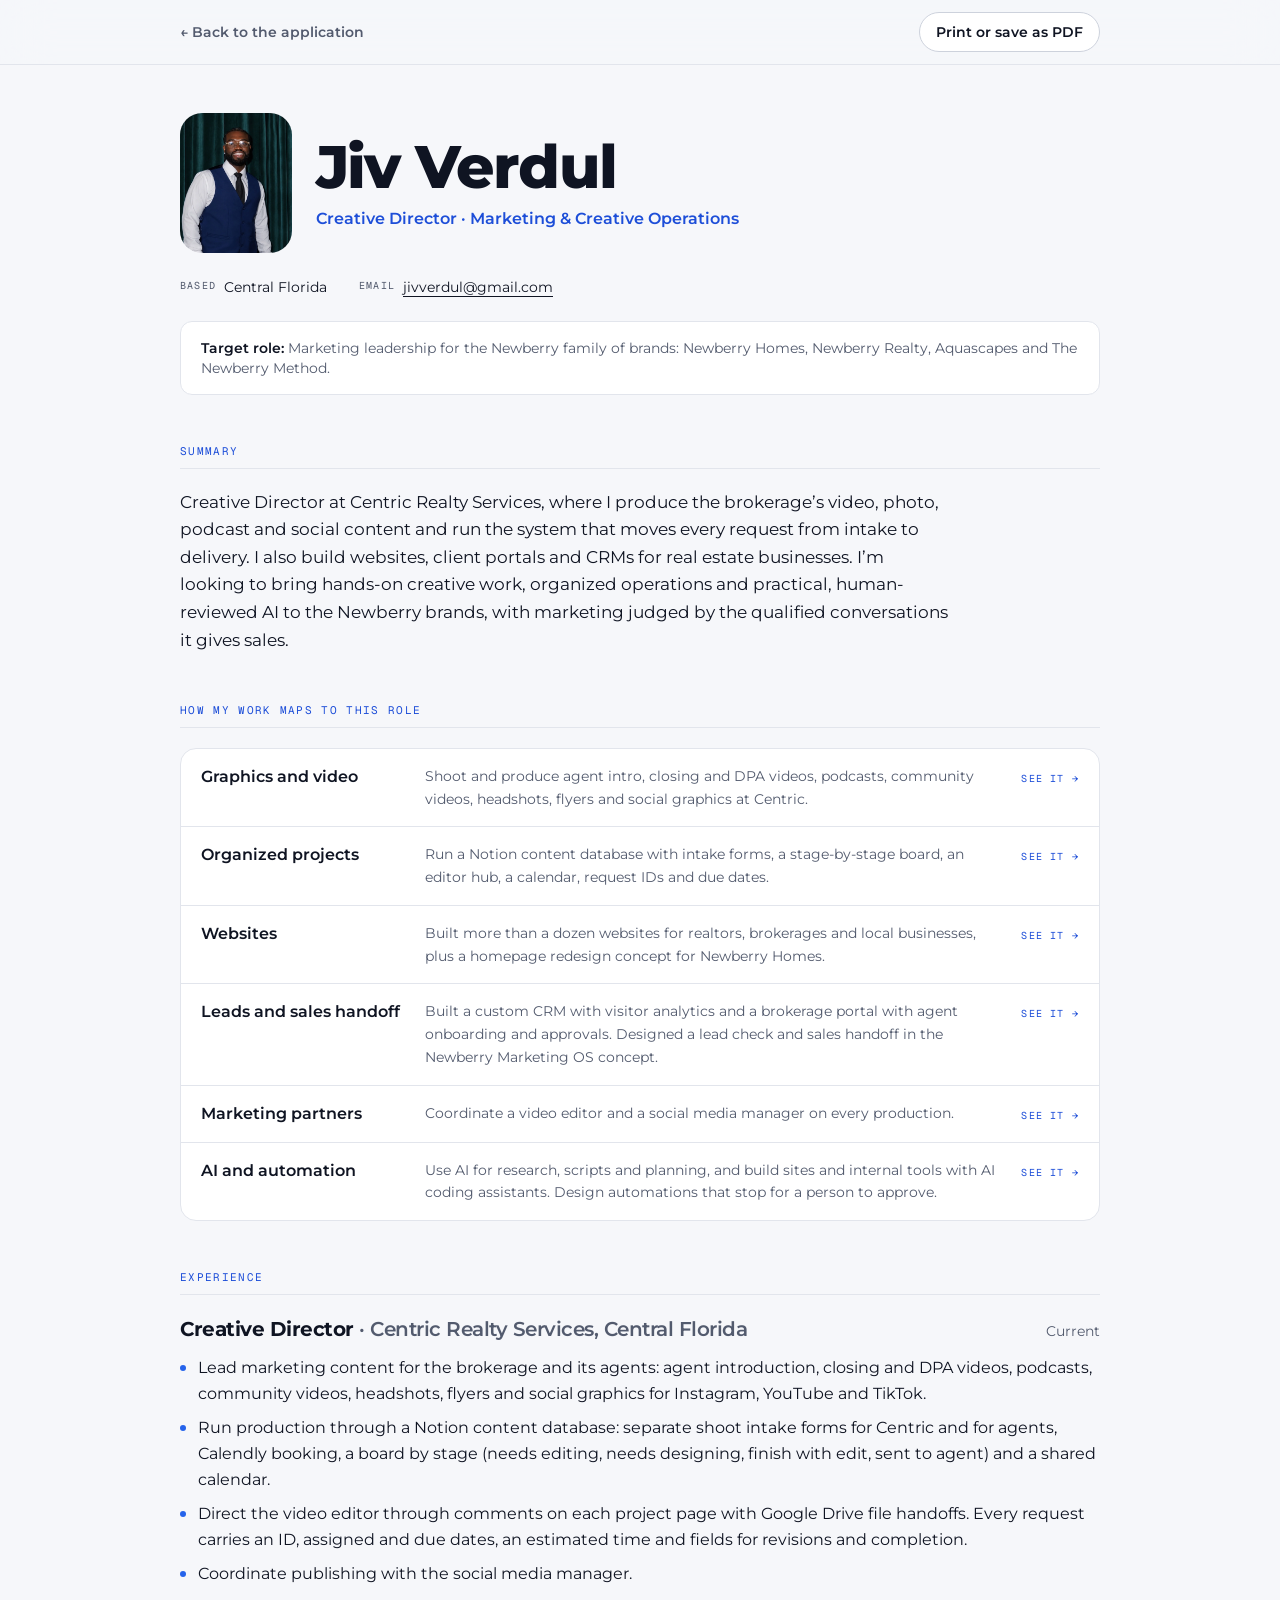
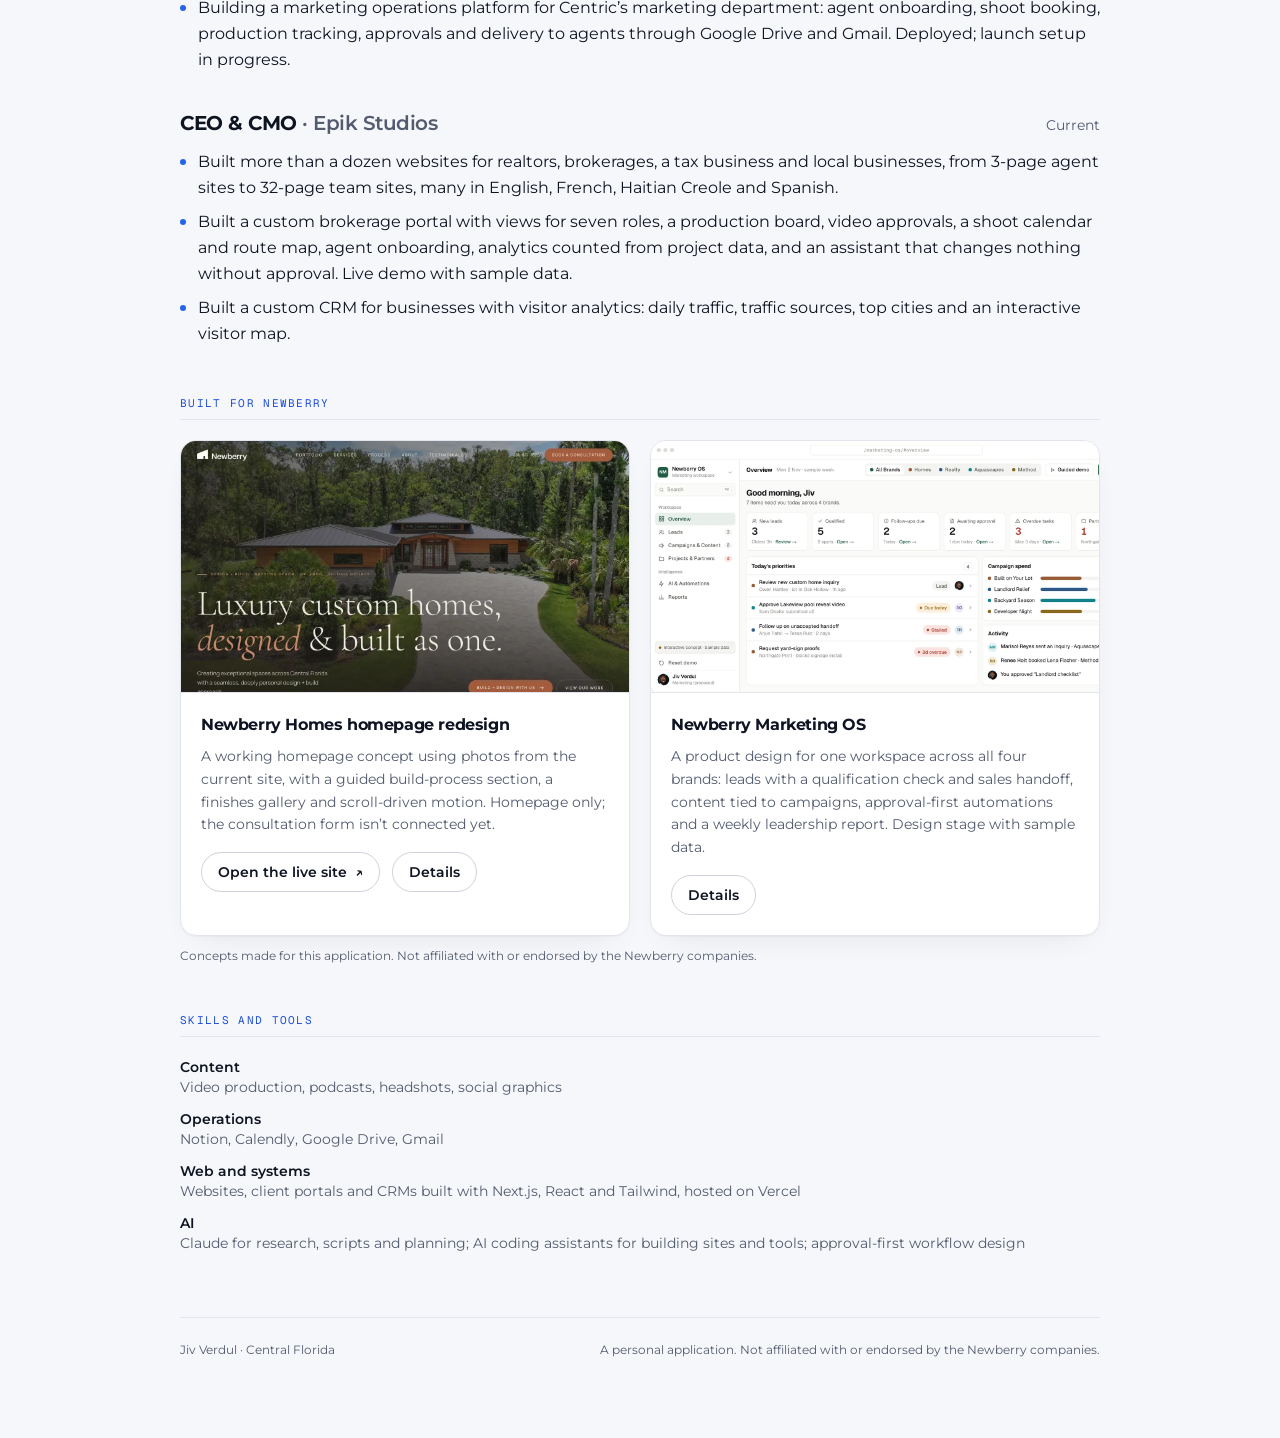
==== commit f0e5221e: "Publish v014: portal page viewer, portal-only work section, pinned Wynwood reel, less Epik Approved " ====
--- a/resume/index.html
+++ b/resume/index.html
@@ -4,21 +4,21 @@
     <meta charset="UTF-8" />
     <meta name="viewport" content="width=device-width, initial-scale=1.0" />
     <title>Jiv Verdul · Résumé</title>
-    <meta name="description" content="Résumé of Jiv Verdul, Creative Director at Centric Realty Services and CEO of Epik Studios, tailored to the Newberry marketing leadership role." />
+    <meta name="description" content="Résumé of Jiv Verdul, Creative Director at Centric Realty Services, tailored to the Newberry marketing leadership role." />
     <meta name="robots" content="noindex, nofollow" />
     <meta name="theme-color" content="#F6F7FA" />
     <link rel="icon" type="image/svg+xml" href="/favicon.svg" />
     <meta property="og:type" content="profile" />
     <meta property="og:title" content="Jiv Verdul · Résumé" />
-    <meta property="og:description" content="Creative Director at Centric Realty Services and CEO of Epik Studios. Tailored to the Newberry marketing leadership role." />
+    <meta property="og:description" content="Creative Director at Centric Realty Services. Tailored to the Newberry marketing leadership role." />
     <meta property="og:image" content="/og.png" />
     <meta name="twitter:card" content="summary_large_image" />
     <link rel="preconnect" href="https://fonts.googleapis.com" />
     <link rel="preconnect" href="https://fonts.gstatic.com" crossorigin />
     <link rel="stylesheet" href="https://fonts.googleapis.com/css2?family=Montserrat:wght@400;500;600;700;800&family=Geist+Mono:wght@400;500&display=swap" />
-    <script type="module" crossorigin src="/assets/resume-DYPvoxgG.js"></script>
-    <link rel="modulepreload" crossorigin href="/assets/ui-DQwGPN_i.js">
-    <link rel="stylesheet" crossorigin href="/assets/ui-D-eelD8Q.css">
+    <script type="module" crossorigin src="/assets/resume-CW9ZAhZq.js"></script>
+    <link rel="modulepreload" crossorigin href="/assets/ui-BkWZ3fst.js">
+    <link rel="stylesheet" crossorigin href="/assets/ui-B0Vmmbj9.css">
   </head>
   <body>
     <div id="root"></div>
--- a/assets/ui-B0Vmmbj9.css
+++ b/assets/ui-B0Vmmbj9.css
@@ -0,0 +1 @@
+/*! tailwindcss v4.3.3 | MIT License | https://tailwindcss.com */@layer properties{@supports (((-webkit-hyphens:none)) and (not (margin-trim:inline))) or ((-moz-orient:inline) and (not (color:rgb(from red r g b)))){*,:before,:after,::backdrop{--tw-rotate-x:initial;--tw-rotate-y:initial;--tw-rotate-z:initial;--tw-skew-x:initial;--tw-skew-y:initial;--tw-space-y-reverse:0;--tw-border-style:solid;--tw-gradient-position:initial;--tw-gradient-from:#0000;--tw-gradient-via:#0000;--tw-gradient-to:#0000;--tw-gradient-stops:initial;--tw-gradient-via-stops:initial;--tw-gradient-from-position:0%;--tw-gradient-via-position:50%;--tw-gradient-to-position:100%;--tw-leading:initial;--tw-font-weight:initial;--tw-tracking:initial;--tw-shadow:0 0 #0000;--tw-shadow-color:initial;--tw-shadow-alpha:100%;--tw-inset-shadow:0 0 #0000;--tw-inset-shadow-color:initial;--tw-inset-shadow-alpha:100%;--tw-ring-color:initial;--tw-ring-shadow:0 0 #0000;--tw-inset-ring-color:initial;--tw-inset-ring-shadow:0 0 #0000;--tw-ring-inset:initial;--tw-ring-offset-width:0px;--tw-ring-offset-color:#fff;--tw-ring-offset-shadow:0 0 #0000;--tw-blur:initial;--tw-brightness:initial;--tw-contrast:initial;--tw-grayscale:initial;--tw-hue-rotate:initial;--tw-invert:initial;--tw-opacity:initial;--tw-saturate:initial;--tw-sepia:initial;--tw-drop-shadow:initial;--tw-drop-shadow-color:initial;--tw-drop-shadow-alpha:100%;--tw-drop-shadow-size:initial;--tw-backdrop-blur:initial;--tw-backdrop-brightness:initial;--tw-backdrop-contrast:initial;--tw-backdrop-grayscale:initial;--tw-backdrop-hue-rotate:initial;--tw-backdrop-invert:initial;--tw-backdrop-opacity:initial;--tw-backdrop-saturate:initial;--tw-backdrop-sepia:initial;--tw-duration:initial;--tw-scale-x:1;--tw-scale-y:1;--tw-scale-z:1;--tw-translate-x:0;--tw-translate-y:0;--tw-translate-z:0}}}@layer theme{:root,:host{--font-sans:"Montserrat", "Helvetica Neue", Arial, sans-serif;--font-mono:"Geist Mono", ui-monospace, Menlo, monospace;--color-black:#000;--color-white:#fff;--spacing:.25rem;--text-xs:.75rem;--text-xs--line-height:calc(1 / .75);--text-sm:.875rem;--text-sm--line-height:calc(1.25 / .875);--text-base:1rem;--text-base--line-height: 1.5 ;--text-lg:1.125rem;--text-lg--line-height:calc(1.75 / 1.125);--text-xl:1.25rem;--text-xl--line-height:calc(1.75 / 1.25);--text-2xl:1.5rem;--text-2xl--line-height:calc(2 / 1.5);--text-3xl:1.875rem;--text-3xl--line-height: 1.2 ;--text-4xl:2.25rem;--text-4xl--line-height:calc(2.5 / 2.25);--font-weight-normal:400;--font-weight-medium:500;--font-weight-semibold:600;--font-weight-bold:700;--font-weight-extrabold:800;--tracking-tight:-.025em;--tracking-normal:0em;--leading-snug:1.375;--leading-relaxed:1.625;--radius-md:.375rem;--radius-lg:.5rem;--radius-xl:.75rem;--radius-2xl:1rem;--blur-xl:24px;--aspect-video:16 / 9;--default-transition-duration:.15s;--default-transition-timing-function:cubic-bezier(.4, 0, .2, 1);--default-font-family:var(--font-sans);--default-mono-font-family:var(--font-mono);--color-paper:#f6f7fa;--color-panel:#fff;--color-panel-2:#eef1f6;--color-tint:#edf2f9;--color-ink:#0f1422;--color-mist:#535b6e;--color-line:#e2e5ec;--color-line-2:#cdd2dc;--color-blue:#2563eb;--color-sky:#1d4ed8;--color-signal:#08875d;--color-slate:#64748b;--color-amber:#8a5a00}}@layer base{*,:after,:before,::backdrop{box-sizing:border-box;border:0 solid;margin:0;padding:0}::file-selector-button{box-sizing:border-box;border:0 solid;margin:0;padding:0}html,:host{-webkit-text-size-adjust:100%;-moz-tab-size:4;tab-size:4;line-height:1.5;font-family:var(--default-font-family,-apple-system, BlinkMacSystemFont, "Segoe UI", Roboto, "Helvetica Neue", "Noto Sans", Arial, sans-serif, "Apple Color Emoji", "Segoe UI Emoji", "Segoe UI Symbol", "Noto Color Emoji");font-feature-settings:var(--default-font-feature-settings,normal);font-variation-settings:var(--default-font-variation-settings,normal);-webkit-tap-highlight-color:transparent}hr{height:0;color:inherit;border-top-width:1px}abbr:where([title]){-webkit-text-decoration:underline dotted;text-decoration:underline dotted}h1,h2,h3,h4,h5,h6{font-size:inherit;font-weight:inherit}a{color:inherit;-webkit-text-decoration:inherit;text-decoration:inherit}b,strong{font-weight:bolder}code,kbd,samp,pre{font-family:var(--default-mono-font-family,ui-monospace, SFMono-Regular, Menlo, Monaco, Consolas, "Liberation Mono", "Courier New", monospace);font-feature-settings:var(--default-mono-font-feature-settings,normal);font-variation-settings:var(--default-mono-font-variation-settings,normal);font-size:1em}small{font-size:80%}sub,sup{vertical-align:baseline;font-size:75%;line-height:0;position:relative}sub{bottom:-.25em}sup{top:-.5em}table{text-indent:0;border-color:inherit;border-collapse:collapse}:-moz-focusring:where(:not(iframe)){outline:auto}progress{vertical-align:baseline}summary{display:list-item}ol,ul,menu{list-style:none}img,svg,video,canvas,audio,iframe,embed,object{vertical-align:middle;display:block}img,video{max-width:100%;height:auto}button,input,select,optgroup,textarea{font:inherit;font-feature-settings:inherit;font-variation-settings:inherit;letter-spacing:inherit;color:inherit;opacity:1;background-color:#0000;border-radius:0}::file-selector-button{font:inherit;font-feature-settings:inherit;font-variation-settings:inherit;letter-spacing:inherit;color:inherit;opacity:1;background-color:#0000;border-radius:0}:where(select:is([multiple],[size])) optgroup{font-weight:bolder}:where(select:is([multiple],[size])) optgroup option{padding-inline-start:20px}::file-selector-button{margin-inline-end:4px}::placeholder{opacity:1}@supports (not ((-webkit-appearance:-apple-pay-button))) or (contain-intrinsic-size:1px){::placeholder{color:currentColor}@supports (color:color-mix(in lab,red,red)){::placeholder{color:color-mix(in oklab,currentcolor 50%,transparent)}}}textarea{resize:vertical}::-webkit-search-decoration{-webkit-appearance:none}::-webkit-date-and-time-value{min-height:1lh;text-align:inherit}::-webkit-datetime-edit{display:inline-flex}::-webkit-datetime-edit-fields-wrapper{padding:0}::-webkit-datetime-edit{padding-block:0}::-webkit-datetime-edit-year-field{padding-block:0}::-webkit-datetime-edit-month-field{padding-block:0}::-webkit-datetime-edit-day-field{padding-block:0}::-webkit-datetime-edit-hour-field{padding-block:0}::-webkit-datetime-edit-minute-field{padding-block:0}::-webkit-datetime-edit-second-field{padding-block:0}::-webkit-datetime-edit-millisecond-field{padding-block:0}::-webkit-datetime-edit-meridiem-field{padding-block:0}::-webkit-calendar-picker-indicator{line-height:1}:-moz-ui-invalid{box-shadow:none}button,input:where([type=button],[type=reset],[type=submit]){-webkit-appearance:button;-moz-appearance:button;appearance:button}::file-selector-button{-webkit-appearance:button;-moz-appearance:button;appearance:button}::-webkit-inner-spin-button{height:auto}::-webkit-outer-spin-button{height:auto}[hidden]:where(:not([hidden=until-found])){display:none!important}}@layer components{.wrap{max-width:1200px;padding-inline:max(20px,env(safe-area-inset-left,0px));margin-inline:auto}.label{font-family:var(--font-mono);letter-spacing:.12em;text-transform:uppercase;font-size:12px}.display{letter-spacing:-.03em;text-wrap:balance;font-weight:800;line-height:1.06}.lede{color:var(--color-mist);max-width:62ch;font-size:17px;line-height:1.65}.grad-text{background:var(--grad);color:#0000;background-size:220% 100%;-webkit-background-clip:text;background-clip:text;animation:5s ease-in-out infinite alternate gradShift}.btn{border:1px solid var(--color-line-2);min-height:48px;color:var(--color-ink);background-color:var(--color-panel);border-radius:999px;justify-content:center;align-items:center;gap:8px;padding:0 22px;font-size:15px;font-weight:600;transition:transform .2s,border-color .2s,background-color .2s;display:inline-flex}.btn:hover{border-color:var(--color-blue);transform:translateY(-2px)}.btn-primary{background:var(--grad);color:#fff;background-size:220% 100%;border-color:#0000;animation:5s ease-in-out infinite alternate gradShift,3.2s ease-in-out infinite btnGlow}.verify{color:var(--color-amber);background:#f5b42833;border-radius:3px;padding:0 .25em;box-shadow:inset 0 -1px #c88c0080}.chip{font-family:var(--font-mono);letter-spacing:.1em;text-transform:uppercase;white-space:nowrap;border:1px solid;border-radius:4px;align-items:center;gap:6px;padding:3px 9px;font-size:11px;display:inline-flex}.chip-live{color:var(--color-signal)}.chip-proposed{color:var(--color-sky);border-style:dashed}.chip-pending{color:var(--color-slate);border-style:dotted}.chip-dot{background:currentColor;border-radius:50%;width:6px;height:6px;animation:1.8s ease-in-out infinite pulseDot}.panel{background:var(--color-panel);border:1px solid var(--color-line);border-radius:16px;box-shadow:0 1px 2px #0f14220a,0 12px 32px -18px #0f14221f}.hatch{border:1px solid var(--color-line);background:repeating-linear-gradient(45deg,#2563eb12 0 1px,transparent 1px 9px),var(--color-panel-2);border-radius:14px;place-items:center;display:grid;position:relative;overflow:hidden}.hatch:after{content:"";pointer-events:none;background:linear-gradient(100deg,#0000 30%,#ffffffb3,#0000 70%);animation:3.6s ease-in-out infinite sweep;position:absolute;top:0;right:0;bottom:0;left:0}.stockish{border:1px solid var(--color-line);background:radial-gradient(60% 80% at 20% 30%,#2563eb47,#0000),radial-gradient(50% 70% at 80% 70%,#05966938,#0000),linear-gradient(160deg,#e4ecf8,#ddeff0);border-radius:14px;animation:16s ease-in-out infinite alternate kenburns;position:relative;overflow:hidden}.hero-grid{pointer-events:none;opacity:.9;background-image:linear-gradient(var(--color-line) 1px,transparent 1px),linear-gradient(90deg,var(--color-line) 1px,transparent 1px);background-size:72px 72px;animation:18s linear infinite gridPan;position:absolute;top:0;right:0;bottom:0;left:0;-webkit-mask-image:radial-gradient(70% 80% at 50% 0,#000,#0000);mask-image:radial-gradient(70% 80% at 50% 0,#000,#0000)}.hero-glow{pointer-events:none;background:radial-gradient(circle,#2563eb29,#0891b214 45%,#0000 70%);width:640px;height:640px;animation:14s ease-in-out infinite alternate drift;position:absolute;top:-260px;right:-120px}.rise{animation:.9s cubic-bezier(.2,.7,.2,1) both rise}.portrait-frame{border-radius:22px;animation:5s ease-in-out infinite glow}.tab-line{background:var(--grad)}.travel-dot{background:var(--color-signal);width:10px;height:10px;box-shadow:0 0 14px var(--color-signal);border-radius:50%;animation:4.5s ease-in-out infinite travel;position:absolute}.ring-live{animation:1.8s ease-out infinite ring}.ring-gate{animation:2s ease-out infinite ringGate}.blink{animation:2.4s ease-in-out infinite blink}.shimmer-flow{background:linear-gradient(90deg,#2563eb08,#0891b214,#2563eb08) 0 0/200% 100%;animation:6s linear infinite flow}.sweep-on{position:relative;overflow:hidden}.sweep-on:after{content:"";pointer-events:none;background:linear-gradient(100deg,#0000 30%,#ffffff38,#0000 70%);animation:2.8s ease-in-out infinite sweep;position:absolute;top:0;right:0;bottom:0;left:0}.cascade>*{animation:.5s cubic-bezier(.2,.7,.2,1) both fadeUp}.cascade>:nth-child(2){animation-delay:70ms}.cascade>:nth-child(3){animation-delay:.14s}.cascade>:nth-child(4){animation-delay:.21s}.cascade>:nth-child(5){animation-delay:.28s}.scan:before{content:"";pointer-events:none;z-index:1;background:linear-gradient(#0000,#2563eb1f,#0000);height:14%;animation:4s linear infinite scan;position:absolute;left:0;right:0}.card-lift{transition:transform .3s cubic-bezier(.2,.7,.2,1)}.card-lift:hover,.card-lift:focus-visible{transform:translateY(-6px)}.card-lift .media{transition:box-shadow .3s}.card-lift:hover .media,.card-lift:focus-visible .media{box-shadow:0 0 0 1px #2563eb,0 18px 44px -16px #2563eb59}dialog.sheet{color:inherit;background:0 0;border:0;width:100%;max-width:min(1040px,100vw - 32px);max-height:calc(100dvh - 32px);margin:auto;padding:0}dialog.sheet::backdrop{-webkit-backdrop-filter:blur(6px);backdrop-filter:blur(6px);background:#0f142273}dialog.sheet[open]{animation:.35s cubic-bezier(.2,.7,.2,1) both fadeUp}dialog.menu{background:var(--color-paper);color:inherit;border:0;width:100%;max-width:none;height:100dvh;max-height:none;margin:0;padding:0}dialog.menu::backdrop{background:#0f142273}}@layer utilities{.pointer-events-none{pointer-events:none}.visible{visibility:visible}.sr-only{clip-path:inset(50%);white-space:nowrap;border-width:0;width:1px;height:1px;margin:-1px;padding:0;position:absolute;overflow:hidden}.absolute{position:absolute}.fixed{position:fixed}.relative{position:relative}.sticky{position:sticky}.inset-0{top:0;right:0;bottom:0;left:0}.inset-x-0{inset-inline:0}.-top-6{top:calc(var(--spacing) * -6)}.-top-\[4\.5px\]{top:-4.5px}.top-0{top:0}.top-4{top:calc(var(--spacing) * 4)}.top-5{top:calc(var(--spacing) * 5)}.right-4{right:calc(var(--spacing) * 4)}.right-\[7\%\]{right:7%}.-bottom-0\.5{bottom:calc(var(--spacing) * -.5)}.bottom-0{bottom:0}.bottom-3{bottom:calc(var(--spacing) * 3)}.left-3{left:calc(var(--spacing) * 3)}.left-\[7\%\]{left:7%}.z-10{z-index:10}.z-40{z-index:40}.z-\[1\]{z-index:1}.-mx-1{margin-inline:calc(var(--spacing) * -1)}.mx-auto{margin-inline:auto}.mt-1{margin-top:var(--spacing)}.mt-2{margin-top:calc(var(--spacing) * 2)}.mt-2\.5{margin-top:calc(var(--spacing) * 2.5)}.mt-3{margin-top:calc(var(--spacing) * 3)}.mt-4{margin-top:calc(var(--spacing) * 4)}.mt-5{margin-top:calc(var(--spacing) * 5)}.mt-6{margin-top:calc(var(--spacing) * 6)}.mt-7{margin-top:calc(var(--spacing) * 7)}.mt-8{margin-top:calc(var(--spacing) * 8)}.mt-10{margin-top:calc(var(--spacing) * 10)}.mt-12{margin-top:calc(var(--spacing) * 12)}.mt-14{margin-top:calc(var(--spacing) * 14)}.mt-16{margin-top:calc(var(--spacing) * 16)}.mr-auto{margin-right:auto}.mb-5{margin-bottom:calc(var(--spacing) * 5)}.ml-1{margin-left:var(--spacing)}.ml-auto{margin-left:auto}.block{display:block}.contents{display:contents}.flex{display:flex}.grid{display:grid}.hidden{display:none}.inline{display:inline}.inline-block{display:inline-block}.aspect-\[4\/3\]{aspect-ratio:4/3}.aspect-\[4\/5\]{aspect-ratio:4/5}.aspect-\[9\/16\]{aspect-ratio:9/16}.aspect-\[16\/9\]{aspect-ratio:16/9}.aspect-\[16\/10\]{aspect-ratio:16/10}.aspect-\[21\/9\]{aspect-ratio:21/9}.aspect-video{aspect-ratio:var(--aspect-video)}.size-1\.5{width:calc(var(--spacing) * 1.5);height:calc(var(--spacing) * 1.5)}.size-10{width:calc(var(--spacing) * 10);height:calc(var(--spacing) * 10)}.size-16{width:calc(var(--spacing) * 16);height:calc(var(--spacing) * 16)}.h-0\.5{height:calc(var(--spacing) * .5)}.h-16{height:calc(var(--spacing) * 16)}.h-auto{height:auto}.h-full{height:100%}.h-px{height:1px}.max-h-\[calc\(100dvh-32px\)\]{max-height:calc(100dvh - 32px)}.max-h-\[calc\(100dvh-230px\)\]{max-height:calc(100dvh - 230px)}.min-h-9{min-height:calc(var(--spacing) * 9)}.min-h-10{min-height:calc(var(--spacing) * 10)}.w-3{width:calc(var(--spacing) * 3)}.w-9{width:calc(var(--spacing) * 9)}.w-24{width:calc(var(--spacing) * 24)}.w-auto{width:auto}.w-full{width:100%}.max-w-\[70ch\]{max-width:70ch}.max-w-\[75ch\]{max-width:75ch}.max-w-\[340px\]{max-width:340px}.max-w-\[420px\]{max-width:420px}.max-w-\[960px\]{max-width:960px}.max-w-full{max-width:100%}.min-w-0{min-width:0}.flex-1{flex:1}.shrink-0{flex-shrink:0}.transform{transform:var(--tw-rotate-x,) var(--tw-rotate-y,) var(--tw-rotate-z,) var(--tw-skew-x,) var(--tw-skew-y,)}.cursor-pointer{cursor:pointer}.resize{resize:both}.scroll-mt-20{scroll-margin-top:calc(var(--spacing) * 20)}.grid-cols-2{grid-template-columns:repeat(2,minmax(0,1fr))}.grid-cols-3{grid-template-columns:repeat(3,minmax(0,1fr))}.grid-cols-9{grid-template-columns:repeat(9,minmax(0,1fr))}.grid-cols-\[100px_1fr\]{grid-template-columns:100px 1fr}.flex-col{flex-direction:column}.flex-wrap{flex-wrap:wrap}.place-items-center{place-items:center}.content-start{align-content:flex-start}.items-baseline{align-items:baseline}.items-center{align-items:center}.items-end{align-items:flex-end}.items-start{align-items:flex-start}.justify-between{justify-content:space-between}.justify-end{justify-content:flex-end}.justify-items-center{justify-items:center}.gap-1{gap:var(--spacing)}.gap-1\.5{gap:calc(var(--spacing) * 1.5)}.gap-2{gap:calc(var(--spacing) * 2)}.gap-2\.5{gap:calc(var(--spacing) * 2.5)}.gap-3{gap:calc(var(--spacing) * 3)}.gap-4{gap:calc(var(--spacing) * 4)}.gap-5{gap:calc(var(--spacing) * 5)}.gap-6{gap:calc(var(--spacing) * 6)}.gap-7{gap:calc(var(--spacing) * 7)}.gap-8{gap:calc(var(--spacing) * 8)}.gap-9{gap:calc(var(--spacing) * 9)}.gap-10{gap:calc(var(--spacing) * 10)}.gap-12{gap:calc(var(--spacing) * 12)}.gap-20{gap:calc(var(--spacing) * 20)}:where(.space-y-3>:not(:last-child)){--tw-space-y-reverse:0;margin-block-start:calc(calc(var(--spacing) * 3) * var(--tw-space-y-reverse));margin-block-end:calc(calc(var(--spacing) * 3) * calc(1 - var(--tw-space-y-reverse)))}.gap-x-3{column-gap:calc(var(--spacing) * 3)}.gap-x-4{column-gap:calc(var(--spacing) * 4)}.gap-x-5{column-gap:calc(var(--spacing) * 5)}.gap-x-6{column-gap:calc(var(--spacing) * 6)}.gap-x-8{column-gap:calc(var(--spacing) * 8)}.gap-x-12{column-gap:calc(var(--spacing) * 12)}.gap-y-1{row-gap:var(--spacing)}.gap-y-2{row-gap:calc(var(--spacing) * 2)}.gap-y-3{row-gap:calc(var(--spacing) * 3)}.gap-y-5{row-gap:calc(var(--spacing) * 5)}.self-start{align-self:flex-start}.overflow-hidden{overflow:hidden}.overflow-x-auto{overflow-x:auto}.overflow-y-auto{overflow-y:auto}.rounded{border-radius:.25rem}.rounded-2xl{border-radius:var(--radius-2xl)}.rounded-full{border-radius:3.40282e38px}.rounded-lg{border-radius:var(--radius-lg)}.rounded-md{border-radius:var(--radius-md)}.rounded-xl{border-radius:var(--radius-xl)}.border{border-style:var(--tw-border-style);border-width:1px}.border-2{border-style:var(--tw-border-style);border-width:2px}.border-y{border-block-style:var(--tw-border-style);border-block-width:1px}.border-t{border-top-style:var(--tw-border-style);border-top-width:1px}.border-b{border-bottom-style:var(--tw-border-style);border-bottom-width:1px}.border-l{border-left-style:var(--tw-border-style);border-left-width:1px}.border-dashed{--tw-border-style:dashed;border-style:dashed}.border-amber\/30{border-color:#8a5a004d}@supports (color:color-mix(in lab,red,red)){.border-amber\/30{border-color:color-mix(in oklab,var(--color-amber) 30%,transparent)}}.border-blue{border-color:var(--color-blue)}.border-blue\/60{border-color:#2563eb99}@supports (color:color-mix(in lab,red,red)){.border-blue\/60{border-color:color-mix(in oklab,var(--color-blue) 60%,transparent)}}.border-blue\/70{border-color:#2563ebb3}@supports (color:color-mix(in lab,red,red)){.border-blue\/70{border-color:color-mix(in oklab,var(--color-blue) 70%,transparent)}}.border-ink\/60{border-color:#0f142299}@supports (color:color-mix(in lab,red,red)){.border-ink\/60{border-color:color-mix(in oklab,var(--color-ink) 60%,transparent)}}.border-line{border-color:var(--color-line)}.border-line-2{border-color:var(--color-line-2)}.border-sky\/60{border-color:#1d4ed899}@supports (color:color-mix(in lab,red,red)){.border-sky\/60{border-color:color-mix(in oklab,var(--color-sky) 60%,transparent)}}.border-sky\/70{border-color:#1d4ed8b3}@supports (color:color-mix(in lab,red,red)){.border-sky\/70{border-color:color-mix(in oklab,var(--color-sky) 70%,transparent)}}.border-transparent{border-color:#0000}.bg-\[\#141518\]{background-color:#141518}.bg-amber\/10{background-color:#8a5a001a}@supports (color:color-mix(in lab,red,red)){.bg-amber\/10{background-color:color-mix(in oklab,var(--color-amber) 10%,transparent)}}.bg-black{background-color:var(--color-black)}.bg-blue{background-color:var(--color-blue)}.bg-blue\/10{background-color:#2563eb1a}@supports (color:color-mix(in lab,red,red)){.bg-blue\/10{background-color:color-mix(in oklab,var(--color-blue) 10%,transparent)}}.bg-ink{background-color:var(--color-ink)}.bg-panel{background-color:var(--color-panel)}.bg-panel-2{background-color:var(--color-panel-2)}.bg-panel\/60{background-color:#fff9}@supports (color:color-mix(in lab,red,red)){.bg-panel\/60{background-color:color-mix(in oklab,var(--color-panel) 60%,transparent)}}.bg-panel\/95{background-color:#fffffff2}@supports (color:color-mix(in lab,red,red)){.bg-panel\/95{background-color:color-mix(in oklab,var(--color-panel) 95%,transparent)}}.bg-paper{background-color:var(--color-paper)}.bg-paper\/75{background-color:#f6f7fabf}@supports (color:color-mix(in lab,red,red)){.bg-paper\/75{background-color:color-mix(in oklab,var(--color-paper) 75%,transparent)}}.bg-paper\/80{background-color:#f6f7facc}@supports (color:color-mix(in lab,red,red)){.bg-paper\/80{background-color:color-mix(in oklab,var(--color-paper) 80%,transparent)}}.bg-paper\/90{background-color:#f6f7fae6}@supports (color:color-mix(in lab,red,red)){.bg-paper\/90{background-color:color-mix(in oklab,var(--color-paper) 90%,transparent)}}.bg-signal{background-color:var(--color-signal)}.bg-sky{background-color:var(--color-sky)}.bg-tint{background-color:var(--color-tint)}.bg-tint\/70{background-color:#edf2f9b3}@supports (color:color-mix(in lab,red,red)){.bg-tint\/70{background-color:color-mix(in oklab,var(--color-tint) 70%,transparent)}}.bg-gradient-to-t{--tw-gradient-position:to top in oklab;background-image:linear-gradient(var(--tw-gradient-stops))}.from-black\/70{--tw-gradient-from:#000000b3}@supports (color:color-mix(in lab,red,red)){.from-black\/70{--tw-gradient-from:color-mix(in oklab, var(--color-black) 70%, transparent)}}.from-black\/70{--tw-gradient-stops:var(--tw-gradient-via-stops,var(--tw-gradient-position), var(--tw-gradient-from) var(--tw-gradient-from-position), var(--tw-gradient-to) var(--tw-gradient-to-position))}.to-transparent{--tw-gradient-to:transparent;--tw-gradient-stops:var(--tw-gradient-via-stops,var(--tw-gradient-position), var(--tw-gradient-from) var(--tw-gradient-from-position), var(--tw-gradient-to) var(--tw-gradient-to-position))}.object-contain{object-fit:contain}.object-cover{object-fit:cover}.object-left-top{object-position:left top}.object-top{object-position:top}.p-3{padding:calc(var(--spacing) * 3)}.p-4{padding:calc(var(--spacing) * 4)}.p-5{padding:calc(var(--spacing) * 5)}.p-6{padding:calc(var(--spacing) * 6)}.px-0{padding-inline:0}.px-1{padding-inline:var(--spacing)}.px-2{padding-inline:calc(var(--spacing) * 2)}.px-3{padding-inline:calc(var(--spacing) * 3)}.px-4{padding-inline:calc(var(--spacing) * 4)}.px-5{padding-inline:calc(var(--spacing) * 5)}.px-6{padding-inline:calc(var(--spacing) * 6)}.py-0\.5{padding-block:calc(var(--spacing) * .5)}.py-1{padding-block:var(--spacing)}.py-1\.5{padding-block:calc(var(--spacing) * 1.5)}.py-2{padding-block:calc(var(--spacing) * 2)}.py-3{padding-block:calc(var(--spacing) * 3)}.py-4{padding-block:calc(var(--spacing) * 4)}.py-8{padding-block:calc(var(--spacing) * 8)}.py-20{padding-block:calc(var(--spacing) * 20)}.pt-0\.5{padding-top:calc(var(--spacing) * .5)}.pt-1{padding-top:var(--spacing)}.pt-3{padding-top:calc(var(--spacing) * 3)}.pt-5{padding-top:calc(var(--spacing) * 5)}.pt-6{padding-top:calc(var(--spacing) * 6)}.pt-8{padding-top:calc(var(--spacing) * 8)}.pt-12{padding-top:calc(var(--spacing) * 12)}.pt-14{padding-top:calc(var(--spacing) * 14)}.pr-4{padding-right:calc(var(--spacing) * 4)}.pr-24{padding-right:calc(var(--spacing) * 24)}.pb-1\.5{padding-bottom:calc(var(--spacing) * 1.5)}.pb-2{padding-bottom:calc(var(--spacing) * 2)}.pb-8{padding-bottom:calc(var(--spacing) * 8)}.pb-14{padding-bottom:calc(var(--spacing) * 14)}.pb-20{padding-bottom:calc(var(--spacing) * 20)}.pl-1\.5{padding-left:calc(var(--spacing) * 1.5)}.text-center{text-align:center}.text-left{text-align:left}.font-mono{font-family:var(--font-mono)}.text-2xl{font-size:var(--text-2xl);line-height:var(--tw-leading,var(--text-2xl--line-height))}.text-3xl{font-size:var(--text-3xl);line-height:var(--tw-leading,var(--text-3xl--line-height))}.text-base{font-size:var(--text-base);line-height:var(--tw-leading,var(--text-base--line-height))}.text-lg{font-size:var(--text-lg);line-height:var(--tw-leading,var(--text-lg--line-height))}.text-sm{font-size:var(--text-sm);line-height:var(--tw-leading,var(--text-sm--line-height))}.text-xl{font-size:var(--text-xl);line-height:var(--tw-leading,var(--text-xl--line-height))}.text-xs{font-size:var(--text-xs);line-height:var(--tw-leading,var(--text-xs--line-height))}.text-\[10px\]{font-size:10px}.text-\[11px\]{font-size:11px}.text-\[17px\]{font-size:17px}.text-\[clamp\(26px\,3vw\,36px\)\]{font-size:clamp(26px,3vw,36px)}.text-\[clamp\(30px\,4vw\,46px\)\]{font-size:clamp(30px,4vw,46px)}.text-\[clamp\(38px\,6vw\,60px\)\]{font-size:clamp(38px,6vw,60px)}.text-\[clamp\(40px\,5\.2vw\,70px\)\]{font-size:clamp(40px,5.2vw,70px)}.leading-relaxed{--tw-leading:var(--leading-relaxed);line-height:var(--leading-relaxed)}.leading-snug{--tw-leading:var(--leading-snug);line-height:var(--leading-snug)}.font-bold{--tw-font-weight:var(--font-weight-bold);font-weight:var(--font-weight-bold)}.font-extrabold{--tw-font-weight:var(--font-weight-extrabold);font-weight:var(--font-weight-extrabold)}.font-medium{--tw-font-weight:var(--font-weight-medium);font-weight:var(--font-weight-medium)}.font-normal{--tw-font-weight:var(--font-weight-normal);font-weight:var(--font-weight-normal)}.font-semibold{--tw-font-weight:var(--font-weight-semibold);font-weight:var(--font-weight-semibold)}.tracking-normal{--tw-tracking:var(--tracking-normal);letter-spacing:var(--tracking-normal)}.tracking-tight{--tw-tracking:var(--tracking-tight);letter-spacing:var(--tracking-tight)}.whitespace-normal{white-space:normal}.whitespace-nowrap{white-space:nowrap}.text-amber{color:var(--color-amber)}.text-ink{color:var(--color-ink)}.text-ink\/90{color:#0f1422e6}@supports (color:color-mix(in lab,red,red)){.text-ink\/90{color:color-mix(in oklab,var(--color-ink) 90%,transparent)}}.text-mist{color:var(--color-mist)}.text-paper{color:var(--color-paper)}.text-signal{color:var(--color-signal)}.text-sky{color:var(--color-sky)}.text-slate{color:var(--color-slate)}.text-white{color:var(--color-white)}.text-white\/80{color:#fffc}@supports (color:color-mix(in lab,red,red)){.text-white\/80{color:color-mix(in oklab,var(--color-white) 80%,transparent)}}.normal-case{text-transform:none}.italic{font-style:italic}.underline{text-decoration-line:underline}.underline-offset-4{text-underline-offset:4px}.opacity-0{opacity:0}.opacity-60{opacity:.6}.opacity-100{opacity:1}.shadow-lg{--tw-shadow:0 10px 15px -3px var(--tw-shadow-color,#0000001a), 0 4px 6px -4px var(--tw-shadow-color,#0000001a);box-shadow:var(--tw-inset-shadow),var(--tw-inset-ring-shadow),var(--tw-ring-offset-shadow),var(--tw-ring-shadow),var(--tw-shadow)}.ring-2{--tw-ring-shadow:var(--tw-ring-inset,) 0 0 0 calc(2px + var(--tw-ring-offset-width)) var(--tw-ring-color,currentcolor);box-shadow:var(--tw-inset-shadow),var(--tw-inset-ring-shadow),var(--tw-ring-offset-shadow),var(--tw-ring-shadow),var(--tw-shadow)}.ring-blue\/25{--tw-ring-color:#2563eb40}@supports (color:color-mix(in lab,red,red)){.ring-blue\/25{--tw-ring-color:color-mix(in oklab, var(--color-blue) 25%, transparent)}}.ring-blue\/30{--tw-ring-color:#2563eb4d}@supports (color:color-mix(in lab,red,red)){.ring-blue\/30{--tw-ring-color:color-mix(in oklab, var(--color-blue) 30%, transparent)}}.blur{--tw-blur:blur(8px);filter:var(--tw-blur,) var(--tw-brightness,) var(--tw-contrast,) var(--tw-grayscale,) var(--tw-hue-rotate,) var(--tw-invert,) var(--tw-saturate,) var(--tw-sepia,) var(--tw-drop-shadow,)}.filter{filter:var(--tw-blur,) var(--tw-brightness,) var(--tw-contrast,) var(--tw-grayscale,) var(--tw-hue-rotate,) var(--tw-invert,) var(--tw-saturate,) var(--tw-sepia,) var(--tw-drop-shadow,)}.filter\!{filter:var(--tw-blur,) var(--tw-brightness,) var(--tw-contrast,) var(--tw-grayscale,) var(--tw-hue-rotate,) var(--tw-invert,) var(--tw-saturate,) var(--tw-sepia,) var(--tw-drop-shadow,)!important}.backdrop-blur{--tw-backdrop-blur:blur(8px);-webkit-backdrop-filter:var(--tw-backdrop-blur,) var(--tw-backdrop-brightness,) var(--tw-backdrop-contrast,) var(--tw-backdrop-grayscale,) var(--tw-backdrop-hue-rotate,) var(--tw-backdrop-invert,) var(--tw-backdrop-opacity,) var(--tw-backdrop-saturate,) var(--tw-backdrop-sepia,);backdrop-filter:var(--tw-backdrop-blur,) var(--tw-backdrop-brightness,) var(--tw-backdrop-contrast,) var(--tw-backdrop-grayscale,) var(--tw-backdrop-hue-rotate,) var(--tw-backdrop-invert,) var(--tw-backdrop-opacity,) var(--tw-backdrop-saturate,) var(--tw-backdrop-sepia,)}.backdrop-blur-xl{--tw-backdrop-blur:blur(var(--blur-xl));-webkit-backdrop-filter:var(--tw-backdrop-blur,) var(--tw-backdrop-brightness,) var(--tw-backdrop-contrast,) var(--tw-backdrop-grayscale,) var(--tw-backdrop-hue-rotate,) var(--tw-backdrop-invert,) var(--tw-backdrop-opacity,) var(--tw-backdrop-saturate,) var(--tw-backdrop-sepia,);backdrop-filter:var(--tw-backdrop-blur,) var(--tw-backdrop-brightness,) var(--tw-backdrop-contrast,) var(--tw-backdrop-grayscale,) var(--tw-backdrop-hue-rotate,) var(--tw-backdrop-invert,) var(--tw-backdrop-opacity,) var(--tw-backdrop-saturate,) var(--tw-backdrop-sepia,)}.transition{transition-property:color,background-color,border-color,outline-color,text-decoration-color,fill,stroke,--tw-gradient-from,--tw-gradient-via,--tw-gradient-to,opacity,box-shadow,transform,translate,scale,rotate,filter,-webkit-backdrop-filter,backdrop-filter,display,content-visibility,overlay,pointer-events;transition-timing-function:var(--tw-ease,var(--default-transition-timing-function));transition-duration:var(--tw-duration,var(--default-transition-duration))}.transition-all{transition-property:all;transition-timing-function:var(--tw-ease,var(--default-transition-timing-function));transition-duration:var(--tw-duration,var(--default-transition-duration))}.transition-colors{transition-property:color,background-color,border-color,outline-color,text-decoration-color,fill,stroke,--tw-gradient-from,--tw-gradient-via,--tw-gradient-to;transition-timing-function:var(--tw-ease,var(--default-transition-timing-function));transition-duration:var(--tw-duration,var(--default-transition-duration))}.transition-opacity{transition-property:opacity;transition-timing-function:var(--tw-ease,var(--default-transition-timing-function));transition-duration:var(--tw-duration,var(--default-transition-duration))}.transition-shadow{transition-property:box-shadow;transition-timing-function:var(--tw-ease,var(--default-transition-timing-function));transition-duration:var(--tw-duration,var(--default-transition-duration))}.transition-transform{transition-property:transform,translate,scale,rotate;transition-timing-function:var(--tw-ease,var(--default-transition-timing-function));transition-duration:var(--tw-duration,var(--default-transition-duration))}.duration-500{--tw-duration:.5s;transition-duration:.5s}.outline-none{--tw-outline-style:none;outline-style:none}@media(hover:hover){.group-hover\:scale-110:is(:where(.group):hover *){--tw-scale-x:110%;--tw-scale-y:110%;--tw-scale-z:110%;scale:var(--tw-scale-x) var(--tw-scale-y)}.group-hover\:scale-\[1\.03\]:is(:where(.group):hover *){scale:1.03}}.last\:border-b-0:last-child{border-bottom-style:var(--tw-border-style);border-bottom-width:0}@media(hover:hover){.hover\:-translate-y-0\.5:hover{--tw-translate-y:calc(var(--spacing) * -.5);translate:var(--tw-translate-x) var(--tw-translate-y)}.hover\:border-line-2:hover{border-color:var(--color-line-2)}.hover\:border-sky:hover{border-color:var(--color-sky)}.hover\:bg-panel-2:hover{background-color:var(--color-panel-2)}.hover\:text-ink:hover{color:var(--color-ink)}.hover\:text-sky:hover{color:var(--color-sky)}.hover\:underline:hover{text-decoration-line:underline}.hover\:shadow-lg:hover{--tw-shadow:0 10px 15px -3px var(--tw-shadow-color,#0000001a), 0 4px 6px -4px var(--tw-shadow-color,#0000001a);box-shadow:var(--tw-inset-shadow),var(--tw-inset-ring-shadow),var(--tw-ring-offset-shadow),var(--tw-ring-shadow),var(--tw-shadow)}}.focus\:not-sr-only:focus{clip-path:none;white-space:normal;width:auto;height:auto;margin:0;padding:0;position:static;overflow:visible}.focus\:fixed:focus{position:fixed}.focus\:top-3:focus{top:calc(var(--spacing) * 3)}.focus\:left-3:focus{left:calc(var(--spacing) * 3)}.focus\:z-50:focus{z-index:50}.focus\:rounded:focus{border-radius:.25rem}.focus\:bg-ink:focus{background-color:var(--color-ink)}.focus\:px-4:focus{padding-inline:calc(var(--spacing) * 4)}.focus\:py-2:focus{padding-block:calc(var(--spacing) * 2)}.focus\:text-paper:focus{color:var(--color-paper)}@media(min-width:40rem){.sm\:col-span-2{grid-column:span 2/span 2}.sm\:inline-flex{display:inline-flex}.sm\:w-28{width:calc(var(--spacing) * 28)}.sm\:grid-cols-2{grid-template-columns:repeat(2,minmax(0,1fr))}.sm\:grid-cols-4{grid-template-columns:repeat(4,minmax(0,1fr))}.sm\:grid-cols-\[110px_1fr\]{grid-template-columns:110px 1fr}.sm\:grid-cols-\[120px_1fr\]{grid-template-columns:120px 1fr}.sm\:grid-cols-\[200px_1fr_auto\]{grid-template-columns:200px 1fr auto}.sm\:grid-cols-\[auto_1fr\]{grid-template-columns:auto 1fr}.sm\:gap-3{gap:calc(var(--spacing) * 3)}.sm\:gap-6{gap:calc(var(--spacing) * 6)}}@media(min-width:48rem){.md\:mx-0{margin-inline:0}.md\:mt-14{margin-top:calc(var(--spacing) * 14)}.md\:mr-0{margin-right:0}.md\:block{display:block}.md\:flex{display:flex}.md\:grid{display:grid}.md\:hidden{display:none}.md\:inline{display:inline}.md\:inline-flex{display:inline-flex}.md\:grid-cols-3{grid-template-columns:repeat(3,minmax(0,1fr))}.md\:grid-cols-4{grid-template-columns:repeat(4,minmax(0,1fr))}.md\:grid-cols-7{grid-template-columns:repeat(7,minmax(0,1fr))}.md\:grid-cols-\[1\.1fr_1fr\]{grid-template-columns:1.1fr 1fr}.md\:grid-cols-\[1\.2fr_1fr\]{grid-template-columns:1.2fr 1fr}.md\:grid-cols-\[1\.45fr_1fr\]{grid-template-columns:1.45fr 1fr}.md\:grid-cols-\[1fr_1\.7fr\]{grid-template-columns:1fr 1.7fr}.md\:grid-cols-\[1fr_1fr_1fr_1\.3fr\]{grid-template-columns:1fr 1fr 1fr 1.3fr}.md\:grid-cols-\[1fr_2fr\]{grid-template-columns:1fr 2fr}.md\:flex-col{flex-direction:column}.md\:items-stretch{align-items:stretch}.md\:gap-0{gap:0}.md\:gap-0\.5{gap:calc(var(--spacing) * .5)}.md\:gap-3{gap:calc(var(--spacing) * 3)}.md\:gap-12{gap:calc(var(--spacing) * 12)}.md\:gap-14{gap:calc(var(--spacing) * 14)}.md\:overflow-visible{overflow:visible}.md\:rounded-none{border-radius:0}.md\:border-0{border-style:var(--tw-border-style);border-width:0}.md\:border-t{border-top-style:var(--tw-border-style);border-top-width:1px}.md\:border-r{border-right-style:var(--tw-border-style);border-right-width:1px}.md\:border-b{border-bottom-style:var(--tw-border-style);border-bottom-width:1px}.md\:border-line{border-color:var(--color-line)}.md\:bg-transparent{background-color:#0000}.md\:p-8{padding:calc(var(--spacing) * 8)}.md\:p-10{padding:calc(var(--spacing) * 10)}.md\:px-0{padding-inline:0}.md\:px-8{padding-inline:calc(var(--spacing) * 8)}.md\:py-5{padding-block:calc(var(--spacing) * 5)}.md\:py-28{padding-block:calc(var(--spacing) * 28)}.md\:pt-24{padding-top:calc(var(--spacing) * 24)}.md\:pb-0{padding-bottom:0}.md\:pb-10{padding-bottom:calc(var(--spacing) * 10)}.md\:pb-20{padding-bottom:calc(var(--spacing) * 20)}.md\:pl-3{padding-left:calc(var(--spacing) * 3)}.md\:pl-5{padding-left:calc(var(--spacing) * 5)}.md\:text-center{text-align:center}.md\:text-2xl{font-size:var(--text-2xl);line-height:var(--tw-leading,var(--text-2xl--line-height))}.md\:text-4xl{font-size:var(--text-4xl);line-height:var(--tw-leading,var(--text-4xl--line-height))}.md\:text-xl{font-size:var(--text-xl);line-height:var(--tw-leading,var(--text-xl--line-height))}.md\:font-extrabold{--tw-font-weight:var(--font-weight-extrabold);font-weight:var(--font-weight-extrabold)}.md\:tracking-tight{--tw-tracking:var(--tracking-tight);letter-spacing:var(--tracking-tight)}.md\:text-ink{color:var(--color-ink)}.md\:first\:pl-0:first-child{padding-left:0}}@media(min-width:64rem){.lg\:sticky{position:sticky}.lg\:top-24{top:calc(var(--spacing) * 24)}.lg\:order-1{order:1}.lg\:order-2{order:2}.lg\:col-span-3{grid-column:span 3/span 3}.lg\:grid{display:grid}.lg\:hidden{display:none}.lg\:inline{display:inline}.lg\:grid-cols-3{grid-template-columns:repeat(3,minmax(0,1fr))}.lg\:grid-cols-4{grid-template-columns:repeat(4,minmax(0,1fr))}.lg\:grid-cols-5{grid-template-columns:repeat(5,minmax(0,1fr))}.lg\:grid-cols-\[1\.7fr_1fr\]{grid-template-columns:1.7fr 1fr}.lg\:grid-cols-\[1\.45fr_1fr\]{grid-template-columns:1.45fr 1fr}.lg\:grid-cols-\[340px_1fr\]{grid-template-columns:340px 1fr}.lg\:grid-cols-\[minmax\(0\,1\.7fr\)_minmax\(260px\,1fr\)\]{grid-template-columns:minmax(0,1.7fr) minmax(260px,1fr)}.lg\:grid-cols-\[repeat\(5\,minmax\(0\,1fr\)_auto\)_minmax\(0\,1fr\)\]{grid-template-columns:repeat(5,minmax(0,1fr) auto) minmax(0,1fr)}.lg\:items-center{align-items:center}.lg\:items-start{align-items:flex-start}.lg\:gap-10{gap:calc(var(--spacing) * 10)}.lg\:gap-12{gap:calc(var(--spacing) * 12)}}@media(min-width:80rem){.xl\:grid-cols-5{grid-template-columns:repeat(5,minmax(0,1fr))}}@media print{.print\:mt-1{margin-top:var(--spacing)}.print\:mt-2{margin-top:calc(var(--spacing) * 2)}.print\:mt-3{margin-top:calc(var(--spacing) * 3)}.print\:mt-5{margin-top:calc(var(--spacing) * 5)}.print\:mt-6{margin-top:calc(var(--spacing) * 6)}.print\:hidden{display:none}.print\:w-16{width:calc(var(--spacing) * 16)}.print\:max-w-none{max-width:none}.print\:break-inside-auto{break-inside:auto}.print\:grid-cols-2{grid-template-columns:repeat(2,minmax(0,1fr))}.print\:grid-cols-\[150px_1fr\]{grid-template-columns:150px 1fr}.print\:grid-cols-\[auto_1fr\]{grid-template-columns:auto 1fr}.print\:gap-0\.5{gap:calc(var(--spacing) * .5)}.print\:gap-1{gap:var(--spacing)}.print\:gap-3{gap:calc(var(--spacing) * 3)}.print\:gap-4{gap:calc(var(--spacing) * 4)}.print\:rounded-none{border-radius:0}.print\:border-x-0{border-inline-style:var(--tw-border-style);border-inline-width:0}.print\:p-0{padding:0}.print\:p-2{padding:calc(var(--spacing) * 2)}.print\:px-0{padding-inline:0}.print\:px-2{padding-inline:calc(var(--spacing) * 2)}.print\:py-1\.5{padding-block:calc(var(--spacing) * 1.5)}.print\:py-2{padding-block:calc(var(--spacing) * 2)}.print\:pt-2{padding-top:calc(var(--spacing) * 2)}.print\:text-\[9\.5pt\]{font-size:9.5pt}.print\:text-\[9pt\]{font-size:9pt}.print\:text-\[10pt\]{font-size:10pt}.print\:text-\[11pt\]{font-size:11pt}.print\:text-\[30px\]{font-size:30px}.print\:shadow-none{--tw-shadow:0 0 #0000;box-shadow:var(--tw-inset-shadow),var(--tw-inset-ring-shadow),var(--tw-ring-offset-shadow),var(--tw-ring-shadow),var(--tw-shadow)}}}:root{color-scheme:light;--grad:linear-gradient(100deg, #2563eb 0%, #0891b2 50%, #059669 100%)}html{scroll-behavior:smooth;background:var(--color-paper)}html:has(dialog[open]){overflow:hidden}body{background:var(--color-paper);color:var(--color-ink);font-family:var(--font-sans);-webkit-font-smoothing:antialiased}section[id]{scroll-margin-top:84px}:focus-visible{outline:2px solid var(--color-sky);outline-offset:3px;border-radius:4px}::selection{background:#2563eb2e}@supports (animation-timeline:view()){.reveal{animation:linear both reveal;animation-timeline:view();animation-range:entry entry 55%}}@keyframes gradShift{0%{background-position:0%}to{background-position:100%}}@keyframes btnGlow{0%,to{box-shadow:0 6px 16px -6px #2563eb73}50%{box-shadow:0 10px 28px -6px #0891b280}}@keyframes drift{0%{transform:translate(0)scale(1)}50%{transform:translate(-90px,60px)scale(1.15)}to{transform:translate(40px,110px)scale(.95)}}@keyframes gridPan{to{background-position:72px 72px,72px 72px}}@keyframes rise{0%{opacity:.15;filter:blur(4px);transform:translateY(.5em)}to{opacity:1;filter:none;transform:none}}@keyframes glow{0%,to{box-shadow:0 0 0 1px #2563eb2e,0 24px 60px -28px #2563eb59}50%{box-shadow:0 0 0 1px #0891b259,0 28px 70px -24px #0891b266}}@keyframes sweep{0%{transform:translate(-120%)}to{transform:translate(120%)}}@keyframes scan{0%{top:-10%}to{top:110%}}@keyframes travel{0%{opacity:0;left:4%}8%{opacity:1}92%{opacity:1}to{opacity:0;left:96%}}@keyframes ring{0%{box-shadow:0 0 #08875d73}to{box-shadow:0 0 0 16px #08875d00}}@keyframes ringGate{0%{box-shadow:0 0 #2563eb66}to{box-shadow:0 0 0 14px #2563eb00}}@keyframes blink{0%,to{opacity:.3}50%{opacity:1;color:#2563eb}}@keyframes flow{to{background-position:200% 0}}@keyframes fadeUp{0%{opacity:.2;transform:translateY(10px)}to{opacity:1;transform:none}}@keyframes kenburns{0%{background-position:0 0,100% 100%,0 0;background-size:120% 120%,120% 120%,100% 100%}to{background-position:100% 60%,0 20%,0 0;background-size:160% 160%,150% 150%,100% 100%}}@keyframes pulseDot{0%,to{opacity:1;transform:scale(1)}50%{opacity:.35;transform:scale(.7)}}@keyframes reveal{0%{opacity:.25;transform:translateY(40px)scale(.98)}to{opacity:1;transform:none}}@media(prefers-reduced-motion:reduce){html{scroll-behavior:auto}*,:before,:after{transition:none!important;animation:none!important}}@media print{@page{size:Letter;margin:.5in .55in}html,body{background:#fff;font-size:10pt}*,:before,:after{transition:none!important;animation:none!important}.reveal,.rise{opacity:1!important;filter:none!important;transform:none!important}}@property --tw-rotate-x{syntax:"*";inherits:false}@property --tw-rotate-y{syntax:"*";inherits:false}@property --tw-rotate-z{syntax:"*";inherits:false}@property --tw-skew-x{syntax:"*";inherits:false}@property --tw-skew-y{syntax:"*";inherits:false}@property --tw-space-y-reverse{syntax:"*";inherits:false;initial-value:0}@property --tw-border-style{syntax:"*";inherits:false;initial-value:solid}@property --tw-gradient-position{syntax:"*";inherits:false}@property --tw-gradient-from{syntax:"<color>";inherits:false;initial-value:#0000}@property --tw-gradient-via{syntax:"<color>";inherits:false;initial-value:#0000}@property --tw-gradient-to{syntax:"<color>";inherits:false;initial-value:#0000}@property --tw-gradient-stops{syntax:"*";inherits:false}@property --tw-gradient-via-stops{syntax:"*";inherits:false}@property --tw-gradient-from-position{syntax:"<length-percentage>";inherits:false;initial-value:0%}@property --tw-gradient-via-position{syntax:"<length-percentage>";inherits:false;initial-value:50%}@property --tw-gradient-to-position{syntax:"<length-percentage>";inherits:false;initial-value:100%}@property --tw-leading{syntax:"*";inherits:false}@property --tw-font-weight{syntax:"*";inherits:false}@property --tw-tracking{syntax:"*";inherits:false}@property --tw-shadow{syntax:"*";inherits:false;initial-value:0 0 #0000}@property --tw-shadow-color{syntax:"*";inherits:false}@property --tw-shadow-alpha{syntax:"<percentage>";inherits:false;initial-value:100%}@property --tw-inset-shadow{syntax:"*";inherits:false;initial-value:0 0 #0000}@property --tw-inset-shadow-color{syntax:"*";inherits:false}@property --tw-inset-shadow-alpha{syntax:"<percentage>";inherits:false;initial-value:100%}@property --tw-ring-color{syntax:"*";inherits:false}@property --tw-ring-shadow{syntax:"*";inherits:false;initial-value:0 0 #0000}@property --tw-inset-ring-color{syntax:"*";inherits:false}@property --tw-inset-ring-shadow{syntax:"*";inherits:false;initial-value:0 0 #0000}@property --tw-ring-inset{syntax:"*";inherits:false}@property --tw-ring-offset-width{syntax:"<length>";inherits:false;initial-value:0}@property --tw-ring-offset-color{syntax:"*";inherits:false;initial-value:#fff}@property --tw-ring-offset-shadow{syntax:"*";inherits:false;initial-value:0 0 #0000}@property --tw-blur{syntax:"*";inherits:false}@property --tw-brightness{syntax:"*";inherits:false}@property --tw-contrast{syntax:"*";inherits:false}@property --tw-grayscale{syntax:"*";inherits:false}@property --tw-hue-rotate{syntax:"*";inherits:false}@property --tw-invert{syntax:"*";inherits:false}@property --tw-opacity{syntax:"*";inherits:false}@property --tw-saturate{syntax:"*";inherits:false}@property --tw-sepia{syntax:"*";inherits:false}@property --tw-drop-shadow{syntax:"*";inherits:false}@property --tw-drop-shadow-color{syntax:"*";inherits:false}@property --tw-drop-shadow-alpha{syntax:"<percentage>";inherits:false;initial-value:100%}@property --tw-drop-shadow-size{syntax:"*";inherits:false}@property --tw-backdrop-blur{syntax:"*";inherits:false}@property --tw-backdrop-brightness{syntax:"*";inherits:false}@property --tw-backdrop-contrast{syntax:"*";inherits:false}@property --tw-backdrop-grayscale{syntax:"*";inherits:false}@property --tw-backdrop-hue-rotate{syntax:"*";inherits:false}@property --tw-backdrop-invert{syntax:"*";inherits:false}@property --tw-backdrop-opacity{syntax:"*";inherits:false}@property --tw-backdrop-saturate{syntax:"*";inherits:false}@property --tw-backdrop-sepia{syntax:"*";inherits:false}@property --tw-duration{syntax:"*";inherits:false}@property --tw-scale-x{syntax:"*";inherits:false;initial-value:1}@property --tw-scale-y{syntax:"*";inherits:false;initial-value:1}@property --tw-scale-z{syntax:"*";inherits:false;initial-value:1}@property --tw-translate-x{syntax:"*";inherits:false;initial-value:0}@property --tw-translate-y{syntax:"*";inherits:false;initial-value:0}@property --tw-translate-z{syntax:"*";inherits:false;initial-value:0}
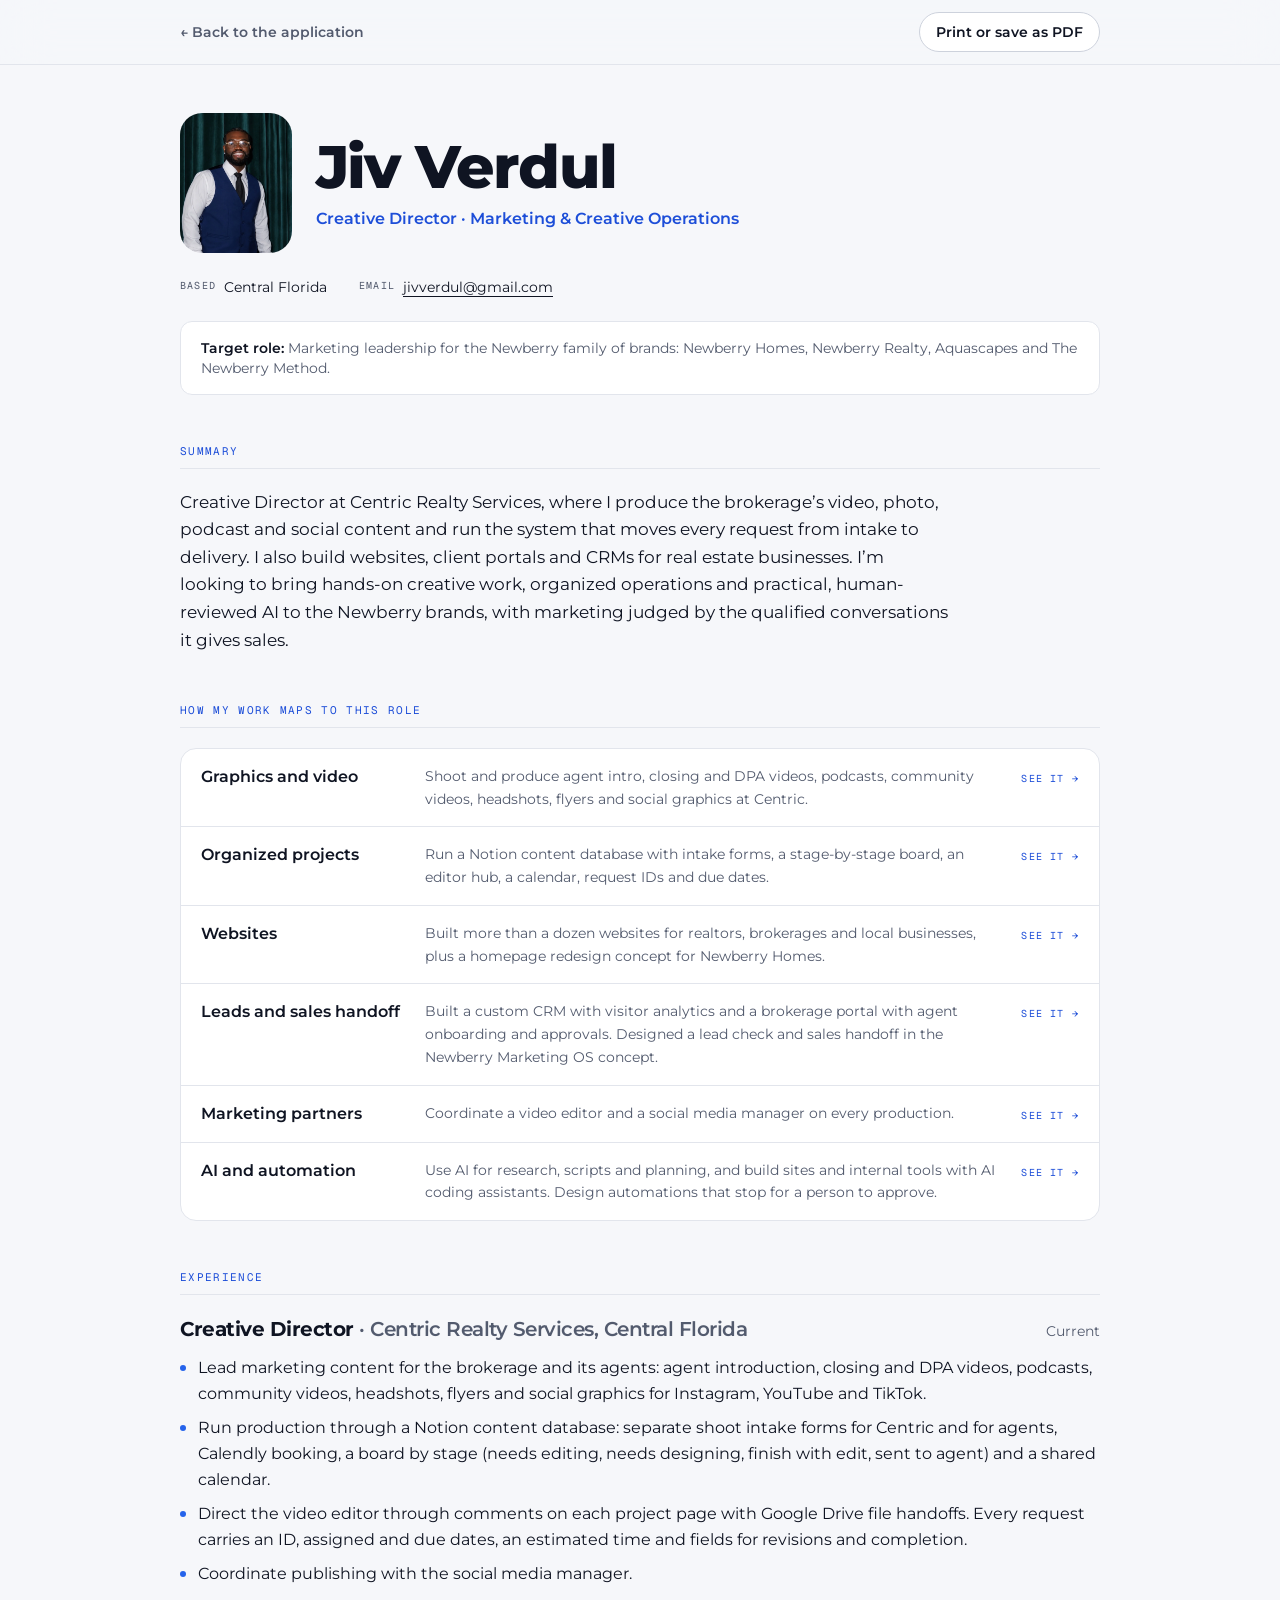
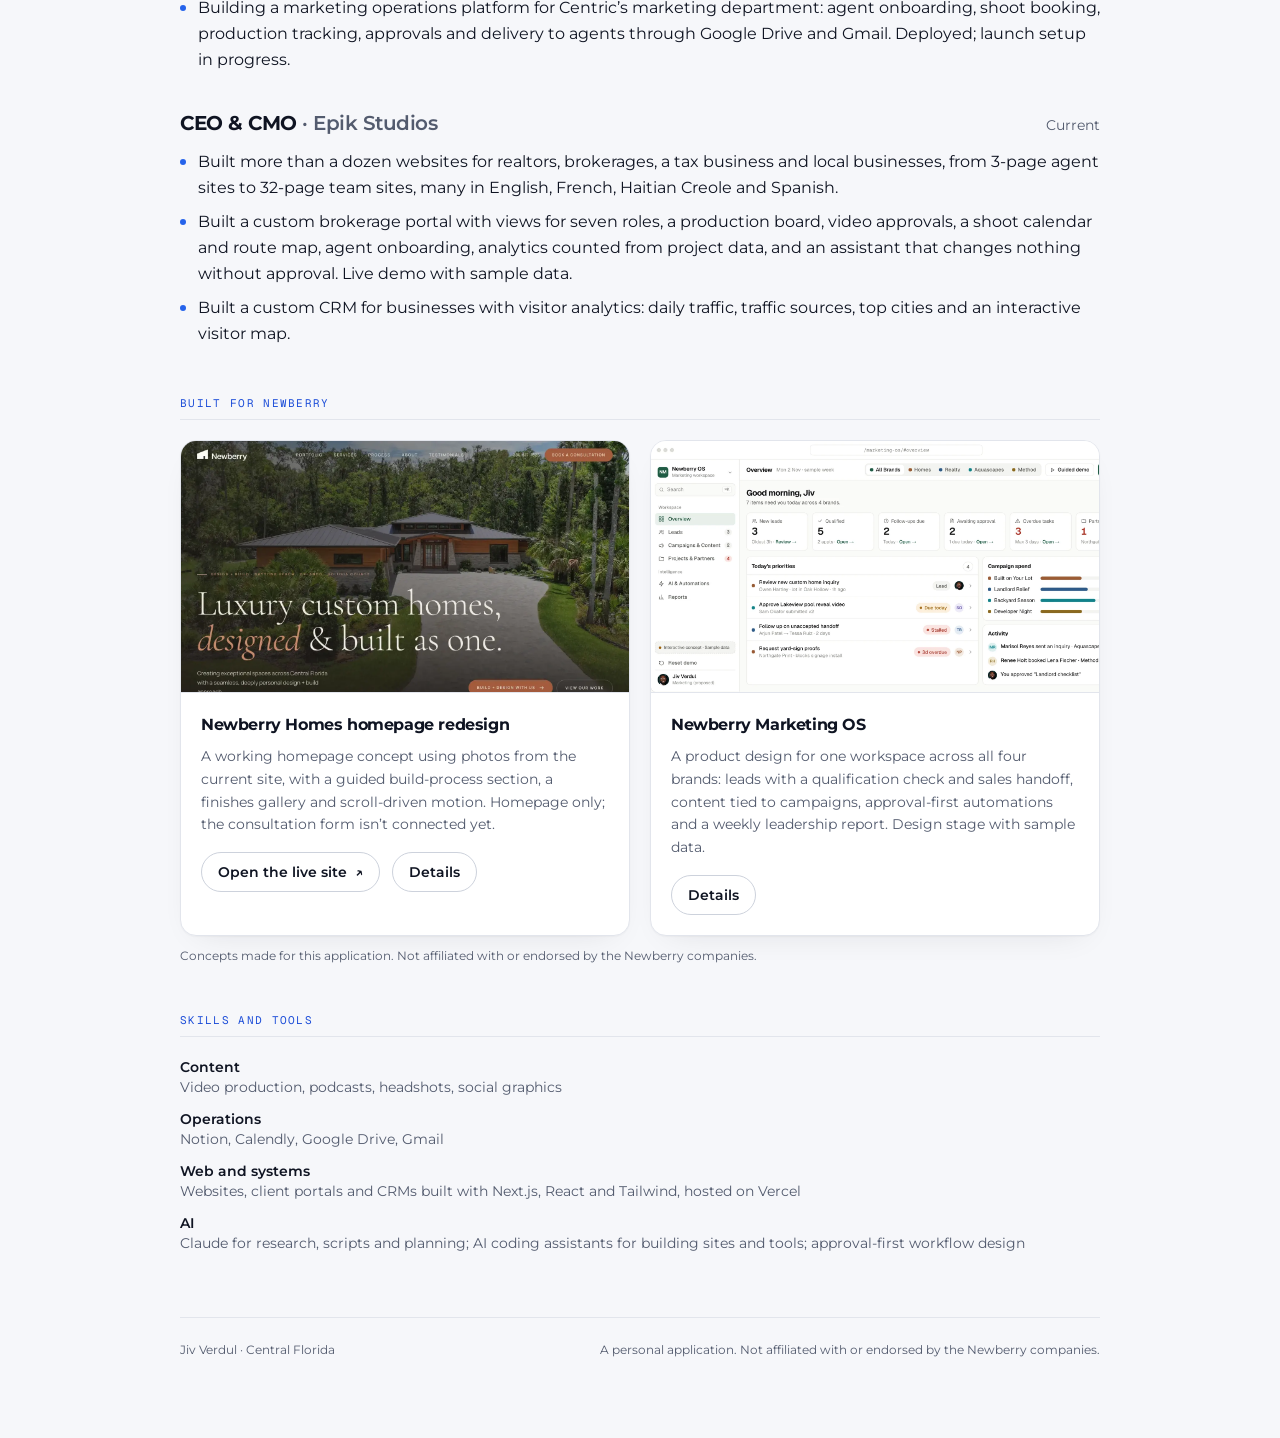
==== commit 0d5beee4: "Publish v018: Marketing OS showcase, Built for Newberry moved up Approved in storyboard 018.  Co-Aut" ====
--- a/resume/index.html
+++ b/resume/index.html
@@ -16,9 +16,9 @@
     <link rel="preconnect" href="https://fonts.googleapis.com" />
     <link rel="preconnect" href="https://fonts.gstatic.com" crossorigin />
     <link rel="stylesheet" href="https://fonts.googleapis.com/css2?family=Montserrat:wght@400;500;600;700;800&family=Geist+Mono:wght@400;500&display=swap" />
-    <script type="module" crossorigin src="/assets/resume-CW9ZAhZq.js"></script>
-    <link rel="modulepreload" crossorigin href="/assets/ui-BkWZ3fst.js">
-    <link rel="stylesheet" crossorigin href="/assets/ui-B0Vmmbj9.css">
+    <script type="module" crossorigin src="/assets/resume-QqkAqFY_.js"></script>
+    <link rel="modulepreload" crossorigin href="/assets/ui-1X_FWVe6.js">
+    <link rel="stylesheet" crossorigin href="/assets/ui-Cykhsk8A.css">
   </head>
   <body>
     <div id="root"></div>
--- a/assets/ui-Cykhsk8A.css
+++ b/assets/ui-Cykhsk8A.css
@@ -0,0 +1 @@
+/*! tailwindcss v4.3.3 | MIT License | https://tailwindcss.com */@layer properties{@supports (((-webkit-hyphens:none)) and (not (margin-trim:inline))) or ((-moz-orient:inline) and (not (color:rgb(from red r g b)))){*,:before,:after,::backdrop{--tw-rotate-x:initial;--tw-rotate-y:initial;--tw-rotate-z:initial;--tw-skew-x:initial;--tw-skew-y:initial;--tw-space-y-reverse:0;--tw-border-style:solid;--tw-gradient-position:initial;--tw-gradient-from:#0000;--tw-gradient-via:#0000;--tw-gradient-to:#0000;--tw-gradient-stops:initial;--tw-gradient-via-stops:initial;--tw-gradient-from-position:0%;--tw-gradient-via-position:50%;--tw-gradient-to-position:100%;--tw-leading:initial;--tw-font-weight:initial;--tw-tracking:initial;--tw-shadow:0 0 #0000;--tw-shadow-color:initial;--tw-shadow-alpha:100%;--tw-inset-shadow:0 0 #0000;--tw-inset-shadow-color:initial;--tw-inset-shadow-alpha:100%;--tw-ring-color:initial;--tw-ring-shadow:0 0 #0000;--tw-inset-ring-color:initial;--tw-inset-ring-shadow:0 0 #0000;--tw-ring-inset:initial;--tw-ring-offset-width:0px;--tw-ring-offset-color:#fff;--tw-ring-offset-shadow:0 0 #0000;--tw-blur:initial;--tw-brightness:initial;--tw-contrast:initial;--tw-grayscale:initial;--tw-hue-rotate:initial;--tw-invert:initial;--tw-opacity:initial;--tw-saturate:initial;--tw-sepia:initial;--tw-drop-shadow:initial;--tw-drop-shadow-color:initial;--tw-drop-shadow-alpha:100%;--tw-drop-shadow-size:initial;--tw-backdrop-blur:initial;--tw-backdrop-brightness:initial;--tw-backdrop-contrast:initial;--tw-backdrop-grayscale:initial;--tw-backdrop-hue-rotate:initial;--tw-backdrop-invert:initial;--tw-backdrop-opacity:initial;--tw-backdrop-saturate:initial;--tw-backdrop-sepia:initial;--tw-duration:initial;--tw-scale-x:1;--tw-scale-y:1;--tw-scale-z:1;--tw-translate-x:0;--tw-translate-y:0;--tw-translate-z:0}}}@layer theme{:root,:host{--font-sans:"Montserrat", "Helvetica Neue", Arial, sans-serif;--font-mono:"Geist Mono", ui-monospace, Menlo, monospace;--color-black:#000;--color-white:#fff;--spacing:.25rem;--text-xs:.75rem;--text-xs--line-height:calc(1 / .75);--text-sm:.875rem;--text-sm--line-height:calc(1.25 / .875);--text-base:1rem;--text-base--line-height: 1.5 ;--text-lg:1.125rem;--text-lg--line-height:calc(1.75 / 1.125);--text-xl:1.25rem;--text-xl--line-height:calc(1.75 / 1.25);--text-2xl:1.5rem;--text-2xl--line-height:calc(2 / 1.5);--text-3xl:1.875rem;--text-3xl--line-height: 1.2 ;--text-4xl:2.25rem;--text-4xl--line-height:calc(2.5 / 2.25);--font-weight-normal:400;--font-weight-medium:500;--font-weight-semibold:600;--font-weight-bold:700;--font-weight-extrabold:800;--tracking-tight:-.025em;--tracking-normal:0em;--leading-snug:1.375;--leading-relaxed:1.625;--radius-md:.375rem;--radius-lg:.5rem;--radius-xl:.75rem;--radius-2xl:1rem;--blur-xl:24px;--aspect-video:16 / 9;--default-transition-duration:.15s;--default-transition-timing-function:cubic-bezier(.4, 0, .2, 1);--default-font-family:var(--font-sans);--default-mono-font-family:var(--font-mono);--color-paper:#f6f7fa;--color-panel:#fff;--color-panel-2:#eef1f6;--color-tint:#edf2f9;--color-ink:#0f1422;--color-mist:#535b6e;--color-line:#e2e5ec;--color-line-2:#cdd2dc;--color-blue:#2563eb;--color-sky:#1d4ed8;--color-signal:#08875d;--color-slate:#64748b;--color-amber:#8a5a00}}@layer base{*,:after,:before,::backdrop{box-sizing:border-box;border:0 solid;margin:0;padding:0}::file-selector-button{box-sizing:border-box;border:0 solid;margin:0;padding:0}html,:host{-webkit-text-size-adjust:100%;-moz-tab-size:4;tab-size:4;line-height:1.5;font-family:var(--default-font-family,-apple-system, BlinkMacSystemFont, "Segoe UI", Roboto, "Helvetica Neue", "Noto Sans", Arial, sans-serif, "Apple Color Emoji", "Segoe UI Emoji", "Segoe UI Symbol", "Noto Color Emoji");font-feature-settings:var(--default-font-feature-settings,normal);font-variation-settings:var(--default-font-variation-settings,normal);-webkit-tap-highlight-color:transparent}hr{height:0;color:inherit;border-top-width:1px}abbr:where([title]){-webkit-text-decoration:underline dotted;text-decoration:underline dotted}h1,h2,h3,h4,h5,h6{font-size:inherit;font-weight:inherit}a{color:inherit;-webkit-text-decoration:inherit;text-decoration:inherit}b,strong{font-weight:bolder}code,kbd,samp,pre{font-family:var(--default-mono-font-family,ui-monospace, SFMono-Regular, Menlo, Monaco, Consolas, "Liberation Mono", "Courier New", monospace);font-feature-settings:var(--default-mono-font-feature-settings,normal);font-variation-settings:var(--default-mono-font-variation-settings,normal);font-size:1em}small{font-size:80%}sub,sup{vertical-align:baseline;font-size:75%;line-height:0;position:relative}sub{bottom:-.25em}sup{top:-.5em}table{text-indent:0;border-color:inherit;border-collapse:collapse}:-moz-focusring:where(:not(iframe)){outline:auto}progress{vertical-align:baseline}summary{display:list-item}ol,ul,menu{list-style:none}img,svg,video,canvas,audio,iframe,embed,object{vertical-align:middle;display:block}img,video{max-width:100%;height:auto}button,input,select,optgroup,textarea{font:inherit;font-feature-settings:inherit;font-variation-settings:inherit;letter-spacing:inherit;color:inherit;opacity:1;background-color:#0000;border-radius:0}::file-selector-button{font:inherit;font-feature-settings:inherit;font-variation-settings:inherit;letter-spacing:inherit;color:inherit;opacity:1;background-color:#0000;border-radius:0}:where(select:is([multiple],[size])) optgroup{font-weight:bolder}:where(select:is([multiple],[size])) optgroup option{padding-inline-start:20px}::file-selector-button{margin-inline-end:4px}::placeholder{opacity:1}@supports (not ((-webkit-appearance:-apple-pay-button))) or (contain-intrinsic-size:1px){::placeholder{color:currentColor}@supports (color:color-mix(in lab,red,red)){::placeholder{color:color-mix(in oklab,currentcolor 50%,transparent)}}}textarea{resize:vertical}::-webkit-search-decoration{-webkit-appearance:none}::-webkit-date-and-time-value{min-height:1lh;text-align:inherit}::-webkit-datetime-edit{display:inline-flex}::-webkit-datetime-edit-fields-wrapper{padding:0}::-webkit-datetime-edit{padding-block:0}::-webkit-datetime-edit-year-field{padding-block:0}::-webkit-datetime-edit-month-field{padding-block:0}::-webkit-datetime-edit-day-field{padding-block:0}::-webkit-datetime-edit-hour-field{padding-block:0}::-webkit-datetime-edit-minute-field{padding-block:0}::-webkit-datetime-edit-second-field{padding-block:0}::-webkit-datetime-edit-millisecond-field{padding-block:0}::-webkit-datetime-edit-meridiem-field{padding-block:0}::-webkit-calendar-picker-indicator{line-height:1}:-moz-ui-invalid{box-shadow:none}button,input:where([type=button],[type=reset],[type=submit]){-webkit-appearance:button;-moz-appearance:button;appearance:button}::file-selector-button{-webkit-appearance:button;-moz-appearance:button;appearance:button}::-webkit-inner-spin-button{height:auto}::-webkit-outer-spin-button{height:auto}[hidden]:where(:not([hidden=until-found])){display:none!important}}@layer components{.wrap{max-width:1200px;padding-inline:max(20px,env(safe-area-inset-left,0px));margin-inline:auto}.label{font-family:var(--font-mono);letter-spacing:.12em;text-transform:uppercase;font-size:12px}.display{letter-spacing:-.03em;text-wrap:balance;font-weight:800;line-height:1.06}.lede{color:var(--color-mist);max-width:62ch;font-size:17px;line-height:1.65}.grad-text{background:var(--grad);color:#0000;background-size:220% 100%;-webkit-background-clip:text;background-clip:text;animation:5s ease-in-out infinite alternate gradShift}.btn{border:1px solid var(--color-line-2);min-height:48px;color:var(--color-ink);background-color:var(--color-panel);border-radius:999px;justify-content:center;align-items:center;gap:8px;padding:0 22px;font-size:15px;font-weight:600;transition:transform .2s,border-color .2s,background-color .2s;display:inline-flex}.btn:hover{border-color:var(--color-blue);transform:translateY(-2px)}.btn-primary{background:var(--grad);color:#fff;background-size:220% 100%;border-color:#0000;animation:5s ease-in-out infinite alternate gradShift,3.2s ease-in-out infinite btnGlow}.verify{color:var(--color-amber);background:#f5b42833;border-radius:3px;padding:0 .25em;box-shadow:inset 0 -1px #c88c0080}.chip{font-family:var(--font-mono);letter-spacing:.1em;text-transform:uppercase;white-space:nowrap;border:1px solid;border-radius:4px;align-items:center;gap:6px;padding:3px 9px;font-size:11px;display:inline-flex}.chip-live{color:var(--color-signal)}.chip-proposed{color:var(--color-sky);border-style:dashed}.chip-pending{color:var(--color-slate);border-style:dotted}.chip-dot{background:currentColor;border-radius:50%;width:6px;height:6px;animation:1.8s ease-in-out infinite pulseDot}.panel{background:var(--color-panel);border:1px solid var(--color-line);border-radius:16px;box-shadow:0 1px 2px #0f14220a,0 12px 32px -18px #0f14221f}.hatch{border:1px solid var(--color-line);background:repeating-linear-gradient(45deg,#2563eb12 0 1px,transparent 1px 9px),var(--color-panel-2);border-radius:14px;place-items:center;display:grid;position:relative;overflow:hidden}.hatch:after{content:"";pointer-events:none;background:linear-gradient(100deg,#0000 30%,#ffffffb3,#0000 70%);animation:3.6s ease-in-out infinite sweep;position:absolute;top:0;right:0;bottom:0;left:0}.stockish{border:1px solid var(--color-line);background:radial-gradient(60% 80% at 20% 30%,#2563eb47,#0000),radial-gradient(50% 70% at 80% 70%,#05966938,#0000),linear-gradient(160deg,#e4ecf8,#ddeff0);border-radius:14px;animation:16s ease-in-out infinite alternate kenburns;position:relative;overflow:hidden}.hero-grid{pointer-events:none;opacity:.9;background-image:linear-gradient(var(--color-line) 1px,transparent 1px),linear-gradient(90deg,var(--color-line) 1px,transparent 1px);background-size:72px 72px;animation:18s linear infinite gridPan;position:absolute;top:0;right:0;bottom:0;left:0;-webkit-mask-image:radial-gradient(70% 80% at 50% 0,#000,#0000);mask-image:radial-gradient(70% 80% at 50% 0,#000,#0000)}.hero-glow{pointer-events:none;background:radial-gradient(circle,#2563eb29,#0891b214 45%,#0000 70%);width:640px;height:640px;animation:14s ease-in-out infinite alternate drift;position:absolute;top:-260px;right:-120px}.rise{animation:.9s cubic-bezier(.2,.7,.2,1) both rise}.portrait-frame{border-radius:22px;animation:5s ease-in-out infinite glow}.tab-line{background:var(--grad)}.travel-dot{background:var(--color-signal);width:10px;height:10px;box-shadow:0 0 14px var(--color-signal);border-radius:50%;animation:4.5s ease-in-out infinite travel;position:absolute}.ring-live{animation:1.8s ease-out infinite ring}.ring-gate{animation:2s ease-out infinite ringGate}.blink{animation:2.4s ease-in-out infinite blink}.shimmer-flow{background:linear-gradient(90deg,#2563eb08,#0891b214,#2563eb08) 0 0/200% 100%;animation:6s linear infinite flow}.sweep-on{position:relative;overflow:hidden}.sweep-on:after{content:"";pointer-events:none;background:linear-gradient(100deg,#0000 30%,#ffffff38,#0000 70%);animation:2.8s ease-in-out infinite sweep;position:absolute;top:0;right:0;bottom:0;left:0}.cascade>*{animation:.5s cubic-bezier(.2,.7,.2,1) both fadeUp}.cascade>:nth-child(2){animation-delay:70ms}.cascade>:nth-child(3){animation-delay:.14s}.cascade>:nth-child(4){animation-delay:.21s}.cascade>:nth-child(5){animation-delay:.28s}.scan:before{content:"";pointer-events:none;z-index:1;background:linear-gradient(#0000,#2563eb1f,#0000);height:14%;animation:4s linear infinite scan;position:absolute;left:0;right:0}.card-lift{transition:transform .3s cubic-bezier(.2,.7,.2,1)}.card-lift:hover,.card-lift:focus-visible{transform:translateY(-6px)}.card-lift .media{transition:box-shadow .3s}.card-lift:hover .media,.card-lift:focus-visible .media{box-shadow:0 0 0 1px #2563eb,0 18px 44px -16px #2563eb59}dialog.sheet{color:inherit;background:0 0;border:0;width:100%;max-width:min(1040px,100vw - 32px);max-height:calc(100dvh - 32px);margin:auto;padding:0}dialog.sheet::backdrop{-webkit-backdrop-filter:blur(6px);backdrop-filter:blur(6px);background:#0f142273}dialog.sheet[open]{animation:.35s cubic-bezier(.2,.7,.2,1) both fadeUp}dialog.menu{background:var(--color-paper);color:inherit;border:0;width:100%;max-width:none;height:100dvh;max-height:none;margin:0;padding:0}dialog.menu::backdrop{background:#0f142273}}@layer utilities{.pointer-events-none{pointer-events:none}.visible{visibility:visible}.sr-only{clip-path:inset(50%);white-space:nowrap;border-width:0;width:1px;height:1px;margin:-1px;padding:0;position:absolute;overflow:hidden}.absolute{position:absolute}.fixed{position:fixed}.relative{position:relative}.sticky{position:sticky}.inset-0{top:0;right:0;bottom:0;left:0}.inset-x-0{inset-inline:0}.-top-6{top:calc(var(--spacing) * -6)}.-top-\[4\.5px\]{top:-4.5px}.top-0{top:0}.top-4{top:calc(var(--spacing) * 4)}.top-5{top:calc(var(--spacing) * 5)}.right-4{right:calc(var(--spacing) * 4)}.right-\[7\%\]{right:7%}.-bottom-0\.5{bottom:calc(var(--spacing) * -.5)}.bottom-0{bottom:0}.bottom-3{bottom:calc(var(--spacing) * 3)}.left-3{left:calc(var(--spacing) * 3)}.left-\[7\%\]{left:7%}.z-10{z-index:10}.z-40{z-index:40}.z-\[1\]{z-index:1}.-mx-1{margin-inline:calc(var(--spacing) * -1)}.mx-auto{margin-inline:auto}.mt-1{margin-top:var(--spacing)}.mt-2{margin-top:calc(var(--spacing) * 2)}.mt-2\.5{margin-top:calc(var(--spacing) * 2.5)}.mt-3{margin-top:calc(var(--spacing) * 3)}.mt-4{margin-top:calc(var(--spacing) * 4)}.mt-5{margin-top:calc(var(--spacing) * 5)}.mt-6{margin-top:calc(var(--spacing) * 6)}.mt-7{margin-top:calc(var(--spacing) * 7)}.mt-8{margin-top:calc(var(--spacing) * 8)}.mt-10{margin-top:calc(var(--spacing) * 10)}.mt-12{margin-top:calc(var(--spacing) * 12)}.mt-14{margin-top:calc(var(--spacing) * 14)}.mt-16{margin-top:calc(var(--spacing) * 16)}.mr-auto{margin-right:auto}.mb-5{margin-bottom:calc(var(--spacing) * 5)}.ml-1{margin-left:var(--spacing)}.ml-auto{margin-left:auto}.block{display:block}.contents{display:contents}.flex{display:flex}.grid{display:grid}.hidden{display:none}.inline{display:inline}.inline-block{display:inline-block}.aspect-\[2\/1\]{aspect-ratio:2}.aspect-\[4\/3\]{aspect-ratio:4/3}.aspect-\[4\/5\]{aspect-ratio:4/5}.aspect-\[9\/16\]{aspect-ratio:9/16}.aspect-\[16\/9\]{aspect-ratio:16/9}.aspect-\[16\/10\]{aspect-ratio:16/10}.aspect-\[21\/9\]{aspect-ratio:21/9}.aspect-video{aspect-ratio:var(--aspect-video)}.size-1\.5{width:calc(var(--spacing) * 1.5);height:calc(var(--spacing) * 1.5)}.size-10{width:calc(var(--spacing) * 10);height:calc(var(--spacing) * 10)}.size-16{width:calc(var(--spacing) * 16);height:calc(var(--spacing) * 16)}.h-0\.5{height:calc(var(--spacing) * .5)}.h-16{height:calc(var(--spacing) * 16)}.h-auto{height:auto}.h-full{height:100%}.h-px{height:1px}.max-h-\[calc\(100dvh-32px\)\]{max-height:calc(100dvh - 32px)}.max-h-\[calc\(100dvh-230px\)\]{max-height:calc(100dvh - 230px)}.min-h-9{min-height:calc(var(--spacing) * 9)}.min-h-10{min-height:calc(var(--spacing) * 10)}.w-3{width:calc(var(--spacing) * 3)}.w-9{width:calc(var(--spacing) * 9)}.w-24{width:calc(var(--spacing) * 24)}.w-auto{width:auto}.w-full{width:100%}.max-w-\[70ch\]{max-width:70ch}.max-w-\[75ch\]{max-width:75ch}.max-w-\[340px\]{max-width:340px}.max-w-\[420px\]{max-width:420px}.max-w-\[960px\]{max-width:960px}.max-w-full{max-width:100%}.min-w-0{min-width:0}.flex-1{flex:1}.shrink-0{flex-shrink:0}.transform{transform:var(--tw-rotate-x,) var(--tw-rotate-y,) var(--tw-rotate-z,) var(--tw-skew-x,) var(--tw-skew-y,)}.cursor-pointer{cursor:pointer}.resize{resize:both}.scroll-mt-20{scroll-margin-top:calc(var(--spacing) * 20)}.grid-cols-2{grid-template-columns:repeat(2,minmax(0,1fr))}.grid-cols-3{grid-template-columns:repeat(3,minmax(0,1fr))}.grid-cols-9{grid-template-columns:repeat(9,minmax(0,1fr))}.grid-cols-\[100px_1fr\]{grid-template-columns:100px 1fr}.grid-cols-\[minmax\(0\,1fr\)\]{grid-template-columns:minmax(0,1fr)}.flex-col{flex-direction:column}.flex-wrap{flex-wrap:wrap}.place-items-center{place-items:center}.content-start{align-content:flex-start}.items-baseline{align-items:baseline}.items-center{align-items:center}.items-end{align-items:flex-end}.items-start{align-items:flex-start}.justify-between{justify-content:space-between}.justify-end{justify-content:flex-end}.justify-items-center{justify-items:center}.gap-1{gap:var(--spacing)}.gap-1\.5{gap:calc(var(--spacing) * 1.5)}.gap-2{gap:calc(var(--spacing) * 2)}.gap-2\.5{gap:calc(var(--spacing) * 2.5)}.gap-3{gap:calc(var(--spacing) * 3)}.gap-4{gap:calc(var(--spacing) * 4)}.gap-5{gap:calc(var(--spacing) * 5)}.gap-6{gap:calc(var(--spacing) * 6)}.gap-7{gap:calc(var(--spacing) * 7)}.gap-8{gap:calc(var(--spacing) * 8)}.gap-9{gap:calc(var(--spacing) * 9)}.gap-10{gap:calc(var(--spacing) * 10)}.gap-12{gap:calc(var(--spacing) * 12)}.gap-20{gap:calc(var(--spacing) * 20)}:where(.space-y-3>:not(:last-child)){--tw-space-y-reverse:0;margin-block-start:calc(calc(var(--spacing) * 3) * var(--tw-space-y-reverse));margin-block-end:calc(calc(var(--spacing) * 3) * calc(1 - var(--tw-space-y-reverse)))}.gap-x-3{column-gap:calc(var(--spacing) * 3)}.gap-x-4{column-gap:calc(var(--spacing) * 4)}.gap-x-5{column-gap:calc(var(--spacing) * 5)}.gap-x-6{column-gap:calc(var(--spacing) * 6)}.gap-x-8{column-gap:calc(var(--spacing) * 8)}.gap-x-12{column-gap:calc(var(--spacing) * 12)}.gap-y-1{row-gap:var(--spacing)}.gap-y-2{row-gap:calc(var(--spacing) * 2)}.gap-y-3{row-gap:calc(var(--spacing) * 3)}.gap-y-5{row-gap:calc(var(--spacing) * 5)}.self-start{align-self:flex-start}.overflow-hidden{overflow:hidden}.overflow-x-auto{overflow-x:auto}.overflow-y-auto{overflow-y:auto}.rounded{border-radius:.25rem}.rounded-2xl{border-radius:var(--radius-2xl)}.rounded-full{border-radius:3.40282e38px}.rounded-lg{border-radius:var(--radius-lg)}.rounded-md{border-radius:var(--radius-md)}.rounded-xl{border-radius:var(--radius-xl)}.border{border-style:var(--tw-border-style);border-width:1px}.border-2{border-style:var(--tw-border-style);border-width:2px}.border-y{border-block-style:var(--tw-border-style);border-block-width:1px}.border-t{border-top-style:var(--tw-border-style);border-top-width:1px}.border-b{border-bottom-style:var(--tw-border-style);border-bottom-width:1px}.border-l{border-left-style:var(--tw-border-style);border-left-width:1px}.border-dashed{--tw-border-style:dashed;border-style:dashed}.border-amber\/30{border-color:#8a5a004d}@supports (color:color-mix(in lab,red,red)){.border-amber\/30{border-color:color-mix(in oklab,var(--color-amber) 30%,transparent)}}.border-blue{border-color:var(--color-blue)}.border-blue\/60{border-color:#2563eb99}@supports (color:color-mix(in lab,red,red)){.border-blue\/60{border-color:color-mix(in oklab,var(--color-blue) 60%,transparent)}}.border-blue\/70{border-color:#2563ebb3}@supports (color:color-mix(in lab,red,red)){.border-blue\/70{border-color:color-mix(in oklab,var(--color-blue) 70%,transparent)}}.border-ink\/60{border-color:#0f142299}@supports (color:color-mix(in lab,red,red)){.border-ink\/60{border-color:color-mix(in oklab,var(--color-ink) 60%,transparent)}}.border-line{border-color:var(--color-line)}.border-line-2{border-color:var(--color-line-2)}.border-sky\/60{border-color:#1d4ed899}@supports (color:color-mix(in lab,red,red)){.border-sky\/60{border-color:color-mix(in oklab,var(--color-sky) 60%,transparent)}}.border-sky\/70{border-color:#1d4ed8b3}@supports (color:color-mix(in lab,red,red)){.border-sky\/70{border-color:color-mix(in oklab,var(--color-sky) 70%,transparent)}}.border-transparent{border-color:#0000}.bg-\[\#141518\]{background-color:#141518}.bg-amber\/10{background-color:#8a5a001a}@supports (color:color-mix(in lab,red,red)){.bg-amber\/10{background-color:color-mix(in oklab,var(--color-amber) 10%,transparent)}}.bg-black{background-color:var(--color-black)}.bg-blue{background-color:var(--color-blue)}.bg-blue\/10{background-color:#2563eb1a}@supports (color:color-mix(in lab,red,red)){.bg-blue\/10{background-color:color-mix(in oklab,var(--color-blue) 10%,transparent)}}.bg-ink{background-color:var(--color-ink)}.bg-panel{background-color:var(--color-panel)}.bg-panel-2{background-color:var(--color-panel-2)}.bg-panel\/60{background-color:#fff9}@supports (color:color-mix(in lab,red,red)){.bg-panel\/60{background-color:color-mix(in oklab,var(--color-panel) 60%,transparent)}}.bg-panel\/95{background-color:#fffffff2}@supports (color:color-mix(in lab,red,red)){.bg-panel\/95{background-color:color-mix(in oklab,var(--color-panel) 95%,transparent)}}.bg-paper{background-color:var(--color-paper)}.bg-paper\/75{background-color:#f6f7fabf}@supports (color:color-mix(in lab,red,red)){.bg-paper\/75{background-color:color-mix(in oklab,var(--color-paper) 75%,transparent)}}.bg-paper\/80{background-color:#f6f7facc}@supports (color:color-mix(in lab,red,red)){.bg-paper\/80{background-color:color-mix(in oklab,var(--color-paper) 80%,transparent)}}.bg-paper\/90{background-color:#f6f7fae6}@supports (color:color-mix(in lab,red,red)){.bg-paper\/90{background-color:color-mix(in oklab,var(--color-paper) 90%,transparent)}}.bg-signal{background-color:var(--color-signal)}.bg-sky{background-color:var(--color-sky)}.bg-tint{background-color:var(--color-tint)}.bg-tint\/70{background-color:#edf2f9b3}@supports (color:color-mix(in lab,red,red)){.bg-tint\/70{background-color:color-mix(in oklab,var(--color-tint) 70%,transparent)}}.bg-gradient-to-t{--tw-gradient-position:to top in oklab;background-image:linear-gradient(var(--tw-gradient-stops))}.from-black\/70{--tw-gradient-from:#000000b3}@supports (color:color-mix(in lab,red,red)){.from-black\/70{--tw-gradient-from:color-mix(in oklab, var(--color-black) 70%, transparent)}}.from-black\/70{--tw-gradient-stops:var(--tw-gradient-via-stops,var(--tw-gradient-position), var(--tw-gradient-from) var(--tw-gradient-from-position), var(--tw-gradient-to) var(--tw-gradient-to-position))}.to-transparent{--tw-gradient-to:transparent;--tw-gradient-stops:var(--tw-gradient-via-stops,var(--tw-gradient-position), var(--tw-gradient-from) var(--tw-gradient-from-position), var(--tw-gradient-to) var(--tw-gradient-to-position))}.object-contain{object-fit:contain}.object-cover{object-fit:cover}.object-left-top{object-position:left top}.object-top{object-position:top}.p-3{padding:calc(var(--spacing) * 3)}.p-4{padding:calc(var(--spacing) * 4)}.p-5{padding:calc(var(--spacing) * 5)}.p-6{padding:calc(var(--spacing) * 6)}.px-0{padding-inline:0}.px-1{padding-inline:var(--spacing)}.px-2{padding-inline:calc(var(--spacing) * 2)}.px-3{padding-inline:calc(var(--spacing) * 3)}.px-4{padding-inline:calc(var(--spacing) * 4)}.px-5{padding-inline:calc(var(--spacing) * 5)}.px-6{padding-inline:calc(var(--spacing) * 6)}.py-0\.5{padding-block:calc(var(--spacing) * .5)}.py-1{padding-block:var(--spacing)}.py-1\.5{padding-block:calc(var(--spacing) * 1.5)}.py-2{padding-block:calc(var(--spacing) * 2)}.py-3{padding-block:calc(var(--spacing) * 3)}.py-4{padding-block:calc(var(--spacing) * 4)}.py-8{padding-block:calc(var(--spacing) * 8)}.py-20{padding-block:calc(var(--spacing) * 20)}.pt-0\.5{padding-top:calc(var(--spacing) * .5)}.pt-1{padding-top:var(--spacing)}.pt-3{padding-top:calc(var(--spacing) * 3)}.pt-5{padding-top:calc(var(--spacing) * 5)}.pt-6{padding-top:calc(var(--spacing) * 6)}.pt-8{padding-top:calc(var(--spacing) * 8)}.pt-12{padding-top:calc(var(--spacing) * 12)}.pt-14{padding-top:calc(var(--spacing) * 14)}.pr-4{padding-right:calc(var(--spacing) * 4)}.pr-24{padding-right:calc(var(--spacing) * 24)}.pb-1\.5{padding-bottom:calc(var(--spacing) * 1.5)}.pb-2{padding-bottom:calc(var(--spacing) * 2)}.pb-8{padding-bottom:calc(var(--spacing) * 8)}.pb-14{padding-bottom:calc(var(--spacing) * 14)}.pb-20{padding-bottom:calc(var(--spacing) * 20)}.pl-1\.5{padding-left:calc(var(--spacing) * 1.5)}.text-center{text-align:center}.text-left{text-align:left}.font-mono{font-family:var(--font-mono)}.text-2xl{font-size:var(--text-2xl);line-height:var(--tw-leading,var(--text-2xl--line-height))}.text-3xl{font-size:var(--text-3xl);line-height:var(--tw-leading,var(--text-3xl--line-height))}.text-base{font-size:var(--text-base);line-height:var(--tw-leading,var(--text-base--line-height))}.text-lg{font-size:var(--text-lg);line-height:var(--tw-leading,var(--text-lg--line-height))}.text-sm{font-size:var(--text-sm);line-height:var(--tw-leading,var(--text-sm--line-height))}.text-xl{font-size:var(--text-xl);line-height:var(--tw-leading,var(--text-xl--line-height))}.text-xs{font-size:var(--text-xs);line-height:var(--tw-leading,var(--text-xs--line-height))}.text-\[10px\]{font-size:10px}.text-\[11px\]{font-size:11px}.text-\[17px\]{font-size:17px}.text-\[clamp\(26px\,3vw\,36px\)\]{font-size:clamp(26px,3vw,36px)}.text-\[clamp\(30px\,4vw\,46px\)\]{font-size:clamp(30px,4vw,46px)}.text-\[clamp\(38px\,6vw\,60px\)\]{font-size:clamp(38px,6vw,60px)}.text-\[clamp\(40px\,5\.2vw\,70px\)\]{font-size:clamp(40px,5.2vw,70px)}.leading-relaxed{--tw-leading:var(--leading-relaxed);line-height:var(--leading-relaxed)}.leading-snug{--tw-leading:var(--leading-snug);line-height:var(--leading-snug)}.font-bold{--tw-font-weight:var(--font-weight-bold);font-weight:var(--font-weight-bold)}.font-extrabold{--tw-font-weight:var(--font-weight-extrabold);font-weight:var(--font-weight-extrabold)}.font-medium{--tw-font-weight:var(--font-weight-medium);font-weight:var(--font-weight-medium)}.font-normal{--tw-font-weight:var(--font-weight-normal);font-weight:var(--font-weight-normal)}.font-semibold{--tw-font-weight:var(--font-weight-semibold);font-weight:var(--font-weight-semibold)}.tracking-normal{--tw-tracking:var(--tracking-normal);letter-spacing:var(--tracking-normal)}.tracking-tight{--tw-tracking:var(--tracking-tight);letter-spacing:var(--tracking-tight)}.whitespace-normal{white-space:normal}.whitespace-nowrap{white-space:nowrap}.text-amber{color:var(--color-amber)}.text-ink{color:var(--color-ink)}.text-ink\/90{color:#0f1422e6}@supports (color:color-mix(in lab,red,red)){.text-ink\/90{color:color-mix(in oklab,var(--color-ink) 90%,transparent)}}.text-mist{color:var(--color-mist)}.text-paper{color:var(--color-paper)}.text-signal{color:var(--color-signal)}.text-sky{color:var(--color-sky)}.text-slate{color:var(--color-slate)}.text-white{color:var(--color-white)}.text-white\/80{color:#fffc}@supports (color:color-mix(in lab,red,red)){.text-white\/80{color:color-mix(in oklab,var(--color-white) 80%,transparent)}}.normal-case{text-transform:none}.italic{font-style:italic}.underline{text-decoration-line:underline}.underline-offset-4{text-underline-offset:4px}.opacity-0{opacity:0}.opacity-60{opacity:.6}.opacity-100{opacity:1}.shadow-lg{--tw-shadow:0 10px 15px -3px var(--tw-shadow-color,#0000001a), 0 4px 6px -4px var(--tw-shadow-color,#0000001a);box-shadow:var(--tw-inset-shadow),var(--tw-inset-ring-shadow),var(--tw-ring-offset-shadow),var(--tw-ring-shadow),var(--tw-shadow)}.ring-2{--tw-ring-shadow:var(--tw-ring-inset,) 0 0 0 calc(2px + var(--tw-ring-offset-width)) var(--tw-ring-color,currentcolor);box-shadow:var(--tw-inset-shadow),var(--tw-inset-ring-shadow),var(--tw-ring-offset-shadow),var(--tw-ring-shadow),var(--tw-shadow)}.ring-blue\/25{--tw-ring-color:#2563eb40}@supports (color:color-mix(in lab,red,red)){.ring-blue\/25{--tw-ring-color:color-mix(in oklab, var(--color-blue) 25%, transparent)}}.ring-blue\/30{--tw-ring-color:#2563eb4d}@supports (color:color-mix(in lab,red,red)){.ring-blue\/30{--tw-ring-color:color-mix(in oklab, var(--color-blue) 30%, transparent)}}.blur{--tw-blur:blur(8px);filter:var(--tw-blur,) var(--tw-brightness,) var(--tw-contrast,) var(--tw-grayscale,) var(--tw-hue-rotate,) var(--tw-invert,) var(--tw-saturate,) var(--tw-sepia,) var(--tw-drop-shadow,)}.filter{filter:var(--tw-blur,) var(--tw-brightness,) var(--tw-contrast,) var(--tw-grayscale,) var(--tw-hue-rotate,) var(--tw-invert,) var(--tw-saturate,) var(--tw-sepia,) var(--tw-drop-shadow,)}.filter\!{filter:var(--tw-blur,) var(--tw-brightness,) var(--tw-contrast,) var(--tw-grayscale,) var(--tw-hue-rotate,) var(--tw-invert,) var(--tw-saturate,) var(--tw-sepia,) var(--tw-drop-shadow,)!important}.backdrop-blur{--tw-backdrop-blur:blur(8px);-webkit-backdrop-filter:var(--tw-backdrop-blur,) var(--tw-backdrop-brightness,) var(--tw-backdrop-contrast,) var(--tw-backdrop-grayscale,) var(--tw-backdrop-hue-rotate,) var(--tw-backdrop-invert,) var(--tw-backdrop-opacity,) var(--tw-backdrop-saturate,) var(--tw-backdrop-sepia,);backdrop-filter:var(--tw-backdrop-blur,) var(--tw-backdrop-brightness,) var(--tw-backdrop-contrast,) var(--tw-backdrop-grayscale,) var(--tw-backdrop-hue-rotate,) var(--tw-backdrop-invert,) var(--tw-backdrop-opacity,) var(--tw-backdrop-saturate,) var(--tw-backdrop-sepia,)}.backdrop-blur-xl{--tw-backdrop-blur:blur(var(--blur-xl));-webkit-backdrop-filter:var(--tw-backdrop-blur,) var(--tw-backdrop-brightness,) var(--tw-backdrop-contrast,) var(--tw-backdrop-grayscale,) var(--tw-backdrop-hue-rotate,) var(--tw-backdrop-invert,) var(--tw-backdrop-opacity,) var(--tw-backdrop-saturate,) var(--tw-backdrop-sepia,);backdrop-filter:var(--tw-backdrop-blur,) var(--tw-backdrop-brightness,) var(--tw-backdrop-contrast,) var(--tw-backdrop-grayscale,) var(--tw-backdrop-hue-rotate,) var(--tw-backdrop-invert,) var(--tw-backdrop-opacity,) var(--tw-backdrop-saturate,) var(--tw-backdrop-sepia,)}.transition{transition-property:color,background-color,border-color,outline-color,text-decoration-color,fill,stroke,--tw-gradient-from,--tw-gradient-via,--tw-gradient-to,opacity,box-shadow,transform,translate,scale,rotate,filter,-webkit-backdrop-filter,backdrop-filter,display,content-visibility,overlay,pointer-events;transition-timing-function:var(--tw-ease,var(--default-transition-timing-function));transition-duration:var(--tw-duration,var(--default-transition-duration))}.transition-all{transition-property:all;transition-timing-function:var(--tw-ease,var(--default-transition-timing-function));transition-duration:var(--tw-duration,var(--default-transition-duration))}.transition-colors{transition-property:color,background-color,border-color,outline-color,text-decoration-color,fill,stroke,--tw-gradient-from,--tw-gradient-via,--tw-gradient-to;transition-timing-function:var(--tw-ease,var(--default-transition-timing-function));transition-duration:var(--tw-duration,var(--default-transition-duration))}.transition-opacity{transition-property:opacity;transition-timing-function:var(--tw-ease,var(--default-transition-timing-function));transition-duration:var(--tw-duration,var(--default-transition-duration))}.transition-shadow{transition-property:box-shadow;transition-timing-function:var(--tw-ease,var(--default-transition-timing-function));transition-duration:var(--tw-duration,var(--default-transition-duration))}.transition-transform{transition-property:transform,translate,scale,rotate;transition-timing-function:var(--tw-ease,var(--default-transition-timing-function));transition-duration:var(--tw-duration,var(--default-transition-duration))}.duration-500{--tw-duration:.5s;transition-duration:.5s}.outline-none{--tw-outline-style:none;outline-style:none}@media(hover:hover){.group-hover\:scale-110:is(:where(.group):hover *){--tw-scale-x:110%;--tw-scale-y:110%;--tw-scale-z:110%;scale:var(--tw-scale-x) var(--tw-scale-y)}.group-hover\:scale-\[1\.03\]:is(:where(.group):hover *){scale:1.03}}.last\:border-b-0:last-child{border-bottom-style:var(--tw-border-style);border-bottom-width:0}@media(hover:hover){.hover\:-translate-y-0\.5:hover{--tw-translate-y:calc(var(--spacing) * -.5);translate:var(--tw-translate-x) var(--tw-translate-y)}.hover\:border-line-2:hover{border-color:var(--color-line-2)}.hover\:border-sky:hover{border-color:var(--color-sky)}.hover\:bg-panel-2:hover{background-color:var(--color-panel-2)}.hover\:text-ink:hover{color:var(--color-ink)}.hover\:text-sky:hover{color:var(--color-sky)}.hover\:underline:hover{text-decoration-line:underline}.hover\:shadow-lg:hover{--tw-shadow:0 10px 15px -3px var(--tw-shadow-color,#0000001a), 0 4px 6px -4px var(--tw-shadow-color,#0000001a);box-shadow:var(--tw-inset-shadow),var(--tw-inset-ring-shadow),var(--tw-ring-offset-shadow),var(--tw-ring-shadow),var(--tw-shadow)}}.focus\:not-sr-only:focus{clip-path:none;white-space:normal;width:auto;height:auto;margin:0;padding:0;position:static;overflow:visible}.focus\:fixed:focus{position:fixed}.focus\:top-3:focus{top:calc(var(--spacing) * 3)}.focus\:left-3:focus{left:calc(var(--spacing) * 3)}.focus\:z-50:focus{z-index:50}.focus\:rounded:focus{border-radius:.25rem}.focus\:bg-ink:focus{background-color:var(--color-ink)}.focus\:px-4:focus{padding-inline:calc(var(--spacing) * 4)}.focus\:py-2:focus{padding-block:calc(var(--spacing) * 2)}.focus\:text-paper:focus{color:var(--color-paper)}@media(min-width:40rem){.sm\:col-span-2{grid-column:span 2/span 2}.sm\:inline-flex{display:inline-flex}.sm\:w-28{width:calc(var(--spacing) * 28)}.sm\:grid-cols-2{grid-template-columns:repeat(2,minmax(0,1fr))}.sm\:grid-cols-4{grid-template-columns:repeat(4,minmax(0,1fr))}.sm\:grid-cols-\[110px_1fr\]{grid-template-columns:110px 1fr}.sm\:grid-cols-\[120px_1fr\]{grid-template-columns:120px 1fr}.sm\:grid-cols-\[200px_1fr_auto\]{grid-template-columns:200px 1fr auto}.sm\:grid-cols-\[auto_1fr\]{grid-template-columns:auto 1fr}.sm\:gap-3{gap:calc(var(--spacing) * 3)}.sm\:gap-6{gap:calc(var(--spacing) * 6)}}@media(min-width:48rem){.md\:mx-0{margin-inline:0}.md\:mt-14{margin-top:calc(var(--spacing) * 14)}.md\:mr-0{margin-right:0}.md\:block{display:block}.md\:flex{display:flex}.md\:grid{display:grid}.md\:hidden{display:none}.md\:inline{display:inline}.md\:inline-flex{display:inline-flex}.md\:grid-cols-2{grid-template-columns:repeat(2,minmax(0,1fr))}.md\:grid-cols-3{grid-template-columns:repeat(3,minmax(0,1fr))}.md\:grid-cols-4{grid-template-columns:repeat(4,minmax(0,1fr))}.md\:grid-cols-7{grid-template-columns:repeat(7,minmax(0,1fr))}.md\:grid-cols-\[1\.1fr_1fr\]{grid-template-columns:1.1fr 1fr}.md\:grid-cols-\[1\.2fr_1fr\]{grid-template-columns:1.2fr 1fr}.md\:grid-cols-\[1\.45fr_1fr\]{grid-template-columns:1.45fr 1fr}.md\:grid-cols-\[1fr_1\.7fr\]{grid-template-columns:1fr 1.7fr}.md\:grid-cols-\[1fr_1fr_1fr_1\.3fr\]{grid-template-columns:1fr 1fr 1fr 1.3fr}.md\:grid-cols-\[1fr_2fr\]{grid-template-columns:1fr 2fr}.md\:flex-col{flex-direction:column}.md\:items-stretch{align-items:stretch}.md\:gap-0{gap:0}.md\:gap-0\.5{gap:calc(var(--spacing) * .5)}.md\:gap-3{gap:calc(var(--spacing) * 3)}.md\:gap-10{gap:calc(var(--spacing) * 10)}.md\:gap-12{gap:calc(var(--spacing) * 12)}.md\:gap-14{gap:calc(var(--spacing) * 14)}.md\:overflow-visible{overflow:visible}.md\:rounded-none{border-radius:0}.md\:border-0{border-style:var(--tw-border-style);border-width:0}.md\:border-t{border-top-style:var(--tw-border-style);border-top-width:1px}.md\:border-r{border-right-style:var(--tw-border-style);border-right-width:1px}.md\:border-b{border-bottom-style:var(--tw-border-style);border-bottom-width:1px}.md\:border-line{border-color:var(--color-line)}.md\:bg-transparent{background-color:#0000}.md\:p-6{padding:calc(var(--spacing) * 6)}.md\:p-8{padding:calc(var(--spacing) * 8)}.md\:p-10{padding:calc(var(--spacing) * 10)}.md\:px-0{padding-inline:0}.md\:px-5{padding-inline:calc(var(--spacing) * 5)}.md\:px-8{padding-inline:calc(var(--spacing) * 8)}.md\:py-5{padding-block:calc(var(--spacing) * 5)}.md\:py-28{padding-block:calc(var(--spacing) * 28)}.md\:pt-24{padding-top:calc(var(--spacing) * 24)}.md\:pb-0{padding-bottom:0}.md\:pb-10{padding-bottom:calc(var(--spacing) * 10)}.md\:pb-20{padding-bottom:calc(var(--spacing) * 20)}.md\:pl-3{padding-left:calc(var(--spacing) * 3)}.md\:pl-5{padding-left:calc(var(--spacing) * 5)}.md\:text-center{text-align:center}.md\:text-2xl{font-size:var(--text-2xl);line-height:var(--tw-leading,var(--text-2xl--line-height))}.md\:text-4xl{font-size:var(--text-4xl);line-height:var(--tw-leading,var(--text-4xl--line-height))}.md\:text-xl{font-size:var(--text-xl);line-height:var(--tw-leading,var(--text-xl--line-height))}.md\:font-extrabold{--tw-font-weight:var(--font-weight-extrabold);font-weight:var(--font-weight-extrabold)}.md\:tracking-tight{--tw-tracking:var(--tracking-tight);letter-spacing:var(--tracking-tight)}.md\:text-ink{color:var(--color-ink)}.md\:first\:pl-0:first-child{padding-left:0}}@media(min-width:64rem){.lg\:sticky{position:sticky}.lg\:top-24{top:calc(var(--spacing) * 24)}.lg\:order-1{order:1}.lg\:order-2{order:2}.lg\:col-span-3{grid-column:span 3/span 3}.lg\:grid{display:grid}.lg\:hidden{display:none}.lg\:inline{display:inline}.lg\:grid-cols-3{grid-template-columns:repeat(3,minmax(0,1fr))}.lg\:grid-cols-4{grid-template-columns:repeat(4,minmax(0,1fr))}.lg\:grid-cols-5{grid-template-columns:repeat(5,minmax(0,1fr))}.lg\:grid-cols-\[1\.2fr_1fr\]{grid-template-columns:1.2fr 1fr}.lg\:grid-cols-\[1\.7fr_1fr\]{grid-template-columns:1.7fr 1fr}.lg\:grid-cols-\[1\.45fr_1fr\]{grid-template-columns:1.45fr 1fr}.lg\:grid-cols-\[340px_1fr\]{grid-template-columns:340px 1fr}.lg\:grid-cols-\[minmax\(0\,1\.7fr\)_minmax\(260px\,1fr\)\]{grid-template-columns:minmax(0,1.7fr) minmax(260px,1fr)}.lg\:grid-cols-\[repeat\(5\,minmax\(0\,1fr\)_auto\)_minmax\(0\,1fr\)\]{grid-template-columns:repeat(5,minmax(0,1fr) auto) minmax(0,1fr)}.lg\:items-center{align-items:center}.lg\:items-start{align-items:flex-start}.lg\:gap-10{gap:calc(var(--spacing) * 10)}.lg\:gap-12{gap:calc(var(--spacing) * 12)}.lg\:pt-10{padding-top:calc(var(--spacing) * 10)}}@media(min-width:80rem){.xl\:grid-cols-5{grid-template-columns:repeat(5,minmax(0,1fr))}}@media print{.print\:mt-1{margin-top:var(--spacing)}.print\:mt-2{margin-top:calc(var(--spacing) * 2)}.print\:mt-3{margin-top:calc(var(--spacing) * 3)}.print\:mt-5{margin-top:calc(var(--spacing) * 5)}.print\:mt-6{margin-top:calc(var(--spacing) * 6)}.print\:hidden{display:none}.print\:w-16{width:calc(var(--spacing) * 16)}.print\:max-w-none{max-width:none}.print\:break-inside-auto{break-inside:auto}.print\:grid-cols-2{grid-template-columns:repeat(2,minmax(0,1fr))}.print\:grid-cols-\[150px_1fr\]{grid-template-columns:150px 1fr}.print\:grid-cols-\[auto_1fr\]{grid-template-columns:auto 1fr}.print\:gap-0\.5{gap:calc(var(--spacing) * .5)}.print\:gap-1{gap:var(--spacing)}.print\:gap-3{gap:calc(var(--spacing) * 3)}.print\:gap-4{gap:calc(var(--spacing) * 4)}.print\:rounded-none{border-radius:0}.print\:border-x-0{border-inline-style:var(--tw-border-style);border-inline-width:0}.print\:p-0{padding:0}.print\:p-2{padding:calc(var(--spacing) * 2)}.print\:px-0{padding-inline:0}.print\:px-2{padding-inline:calc(var(--spacing) * 2)}.print\:py-1\.5{padding-block:calc(var(--spacing) * 1.5)}.print\:py-2{padding-block:calc(var(--spacing) * 2)}.print\:pt-2{padding-top:calc(var(--spacing) * 2)}.print\:text-\[9\.5pt\]{font-size:9.5pt}.print\:text-\[9pt\]{font-size:9pt}.print\:text-\[10pt\]{font-size:10pt}.print\:text-\[11pt\]{font-size:11pt}.print\:text-\[30px\]{font-size:30px}.print\:shadow-none{--tw-shadow:0 0 #0000;box-shadow:var(--tw-inset-shadow),var(--tw-inset-ring-shadow),var(--tw-ring-offset-shadow),var(--tw-ring-shadow),var(--tw-shadow)}}}:root{color-scheme:light;--grad:linear-gradient(100deg, #2563eb 0%, #0891b2 50%, #059669 100%)}html{scroll-behavior:smooth;background:var(--color-paper)}html:has(dialog[open]){overflow:hidden}body{background:var(--color-paper);color:var(--color-ink);font-family:var(--font-sans);-webkit-font-smoothing:antialiased}section[id]{scroll-margin-top:84px}:focus-visible{outline:2px solid var(--color-sky);outline-offset:3px;border-radius:4px}::selection{background:#2563eb2e}@supports (animation-timeline:view()){.reveal{animation:linear both reveal;animation-timeline:view();animation-range:entry entry 55%}}@keyframes gradShift{0%{background-position:0%}to{background-position:100%}}@keyframes btnGlow{0%,to{box-shadow:0 6px 16px -6px #2563eb73}50%{box-shadow:0 10px 28px -6px #0891b280}}@keyframes drift{0%{transform:translate(0)scale(1)}50%{transform:translate(-90px,60px)scale(1.15)}to{transform:translate(40px,110px)scale(.95)}}@keyframes gridPan{to{background-position:72px 72px,72px 72px}}@keyframes rise{0%{opacity:.15;filter:blur(4px);transform:translateY(.5em)}to{opacity:1;filter:none;transform:none}}@keyframes glow{0%,to{box-shadow:0 0 0 1px #2563eb2e,0 24px 60px -28px #2563eb59}50%{box-shadow:0 0 0 1px #0891b259,0 28px 70px -24px #0891b266}}@keyframes sweep{0%{transform:translate(-120%)}to{transform:translate(120%)}}@keyframes scan{0%{top:-10%}to{top:110%}}@keyframes travel{0%{opacity:0;left:4%}8%{opacity:1}92%{opacity:1}to{opacity:0;left:96%}}@keyframes ring{0%{box-shadow:0 0 #08875d73}to{box-shadow:0 0 0 16px #08875d00}}@keyframes ringGate{0%{box-shadow:0 0 #2563eb66}to{box-shadow:0 0 0 14px #2563eb00}}@keyframes blink{0%,to{opacity:.3}50%{opacity:1;color:#2563eb}}@keyframes flow{to{background-position:200% 0}}@keyframes fadeUp{0%{opacity:.2;transform:translateY(10px)}to{opacity:1;transform:none}}@keyframes kenburns{0%{background-position:0 0,100% 100%,0 0;background-size:120% 120%,120% 120%,100% 100%}to{background-position:100% 60%,0 20%,0 0;background-size:160% 160%,150% 150%,100% 100%}}@keyframes pulseDot{0%,to{opacity:1;transform:scale(1)}50%{opacity:.35;transform:scale(.7)}}@keyframes reveal{0%{opacity:.25;transform:translateY(40px)scale(.98)}to{opacity:1;transform:none}}@media(prefers-reduced-motion:reduce){html{scroll-behavior:auto}*,:before,:after{transition:none!important;animation:none!important}}@media print{@page{size:Letter;margin:.5in .55in}html,body{background:#fff;font-size:10pt}*,:before,:after{transition:none!important;animation:none!important}.reveal,.rise{opacity:1!important;filter:none!important;transform:none!important}}@property --tw-rotate-x{syntax:"*";inherits:false}@property --tw-rotate-y{syntax:"*";inherits:false}@property --tw-rotate-z{syntax:"*";inherits:false}@property --tw-skew-x{syntax:"*";inherits:false}@property --tw-skew-y{syntax:"*";inherits:false}@property --tw-space-y-reverse{syntax:"*";inherits:false;initial-value:0}@property --tw-border-style{syntax:"*";inherits:false;initial-value:solid}@property --tw-gradient-position{syntax:"*";inherits:false}@property --tw-gradient-from{syntax:"<color>";inherits:false;initial-value:#0000}@property --tw-gradient-via{syntax:"<color>";inherits:false;initial-value:#0000}@property --tw-gradient-to{syntax:"<color>";inherits:false;initial-value:#0000}@property --tw-gradient-stops{syntax:"*";inherits:false}@property --tw-gradient-via-stops{syntax:"*";inherits:false}@property --tw-gradient-from-position{syntax:"<length-percentage>";inherits:false;initial-value:0%}@property --tw-gradient-via-position{syntax:"<length-percentage>";inherits:false;initial-value:50%}@property --tw-gradient-to-position{syntax:"<length-percentage>";inherits:false;initial-value:100%}@property --tw-leading{syntax:"*";inherits:false}@property --tw-font-weight{syntax:"*";inherits:false}@property --tw-tracking{syntax:"*";inherits:false}@property --tw-shadow{syntax:"*";inherits:false;initial-value:0 0 #0000}@property --tw-shadow-color{syntax:"*";inherits:false}@property --tw-shadow-alpha{syntax:"<percentage>";inherits:false;initial-value:100%}@property --tw-inset-shadow{syntax:"*";inherits:false;initial-value:0 0 #0000}@property --tw-inset-shadow-color{syntax:"*";inherits:false}@property --tw-inset-shadow-alpha{syntax:"<percentage>";inherits:false;initial-value:100%}@property --tw-ring-color{syntax:"*";inherits:false}@property --tw-ring-shadow{syntax:"*";inherits:false;initial-value:0 0 #0000}@property --tw-inset-ring-color{syntax:"*";inherits:false}@property --tw-inset-ring-shadow{syntax:"*";inherits:false;initial-value:0 0 #0000}@property --tw-ring-inset{syntax:"*";inherits:false}@property --tw-ring-offset-width{syntax:"<length>";inherits:false;initial-value:0}@property --tw-ring-offset-color{syntax:"*";inherits:false;initial-value:#fff}@property --tw-ring-offset-shadow{syntax:"*";inherits:false;initial-value:0 0 #0000}@property --tw-blur{syntax:"*";inherits:false}@property --tw-brightness{syntax:"*";inherits:false}@property --tw-contrast{syntax:"*";inherits:false}@property --tw-grayscale{syntax:"*";inherits:false}@property --tw-hue-rotate{syntax:"*";inherits:false}@property --tw-invert{syntax:"*";inherits:false}@property --tw-opacity{syntax:"*";inherits:false}@property --tw-saturate{syntax:"*";inherits:false}@property --tw-sepia{syntax:"*";inherits:false}@property --tw-drop-shadow{syntax:"*";inherits:false}@property --tw-drop-shadow-color{syntax:"*";inherits:false}@property --tw-drop-shadow-alpha{syntax:"<percentage>";inherits:false;initial-value:100%}@property --tw-drop-shadow-size{syntax:"*";inherits:false}@property --tw-backdrop-blur{syntax:"*";inherits:false}@property --tw-backdrop-brightness{syntax:"*";inherits:false}@property --tw-backdrop-contrast{syntax:"*";inherits:false}@property --tw-backdrop-grayscale{syntax:"*";inherits:false}@property --tw-backdrop-hue-rotate{syntax:"*";inherits:false}@property --tw-backdrop-invert{syntax:"*";inherits:false}@property --tw-backdrop-opacity{syntax:"*";inherits:false}@property --tw-backdrop-saturate{syntax:"*";inherits:false}@property --tw-backdrop-sepia{syntax:"*";inherits:false}@property --tw-duration{syntax:"*";inherits:false}@property --tw-scale-x{syntax:"*";inherits:false;initial-value:1}@property --tw-scale-y{syntax:"*";inherits:false;initial-value:1}@property --tw-scale-z{syntax:"*";inherits:false;initial-value:1}@property --tw-translate-x{syntax:"*";inherits:false;initial-value:0}@property --tw-translate-y{syntax:"*";inherits:false;initial-value:0}@property --tw-translate-z{syntax:"*";inherits:false;initial-value:0}
